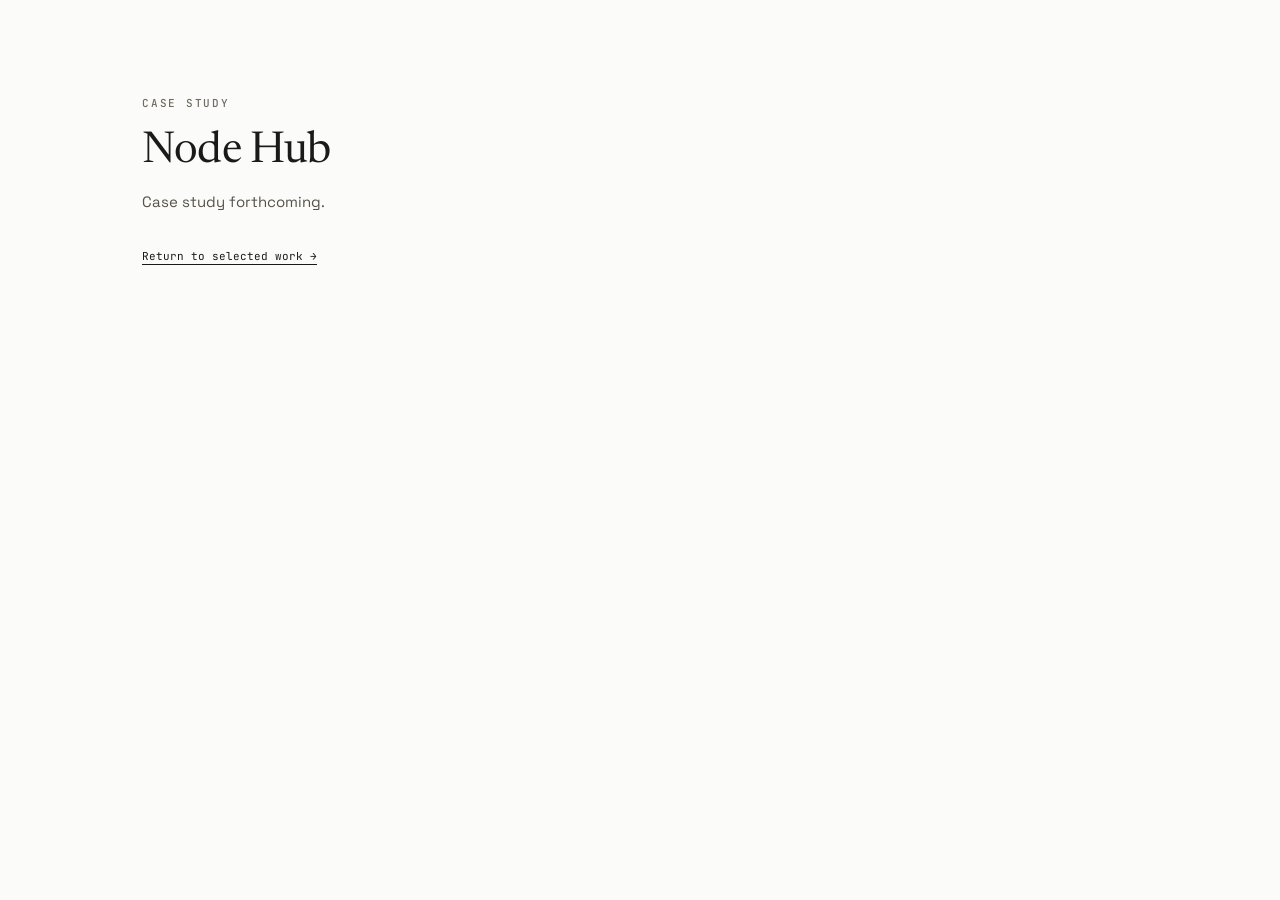
==== case-studies/node-hub/index.html @ 6440cfef "initial commit" ====
<!doctype html>
<html lang="en">
  <head>
    <meta charset="utf-8">
    <meta name="viewport" content="width=device-width, initial-scale=1">
    <meta name="robots" content="noindex">
    <title>Node Hub Case Study — Jonathan Dencker</title>
    <link rel="icon" type="image/svg+xml" href="../../assets/images/favicon.svg">
    <link rel="preconnect" href="https://fonts.googleapis.com">
    <link rel="preconnect" href="https://fonts.gstatic.com" crossorigin>
    <link href="https://fonts.googleapis.com/css2?family=Newsreader:ital,opsz,wght@0,6..72,400;0,6..72,500;1,6..72,400&amp;family=Space+Grotesk:wght@400;500;600;700&amp;family=JetBrains+Mono:wght@400;500&amp;display=swap" rel="stylesheet">
    <link rel="stylesheet" href="../../assets/css/styles.css">
  </head>
  <body>
    <main class="notfound">
      <div class="eyebrow">Case Study</div>
      <h1>Node Hub</h1>
      <p>Case study forthcoming.</p>
      <a class="section-link" href="../../#work">Return to selected work →</a>
    </main>
  </body>
</html>
---- assets/css/styles.css ----
/*
 * jdencker.github.io — portfolio styles
 *
 * Single stylesheet for the portfolio. Light mode only, by decision — the
 * tokens below make a future dark block cheap, but do not add one now.
 * Keep portfolio styles isolated from the independently deployed Node Hub
 * and résumé project sites.
 */

/* ===== Design tokens ===== */

:root {
  /* surfaces & text */
  --bg:          #fbfbf9;
  --surface:     #ffffff;
  --text:        #1a1a1a;
  --muted:       #55524a;
  --faint:       #6f6b62;

  /* lines */
  --line:        rgba(0, 0, 0, .10);   /* row dividers */
  --line-strong: rgba(0, 0, 0, .34);   /* section heading rules, badges */

  /* chips */
  --chip:        #f0eee7;
  --chip-text:   #5f5c54;

  /* header */
  --bar:         rgba(251, 251, 249, .86);

  /* buttons */
  --btn-text:    #1a1a1a;
  --btn-line:    rgba(0, 0, 0, .28);

  /* footer */
  --foot-bg:     #1a1a1a;
  --foot-text:   #f4f2ec;
  --foot-muted:  #b8b5ac;
  --foot-faint:  #8a877f;
  --foot-line:   rgba(255, 255, 255, .13);
}

/* ===== Base ===== */

* { box-sizing: border-box; }

html { scroll-behavior: smooth; }

@media (prefers-reduced-motion: reduce) {
  html { scroll-behavior: auto; }
}

body {
  margin: 0;
  background: var(--bg);
  color: var(--text);
  font-family: 'Space Grotesk', system-ui, sans-serif;
  -webkit-font-smoothing: antialiased;
}

a { color: inherit; }

a:focus-visible {
  outline: 2px solid currentColor;
  outline-offset: 3px;
}

::selection {
  background: var(--text);
  color: var(--bg);
}

/* ===== Header ===== */

.site-header {
  position: sticky;
  top: 0;
  z-index: 50;
  background: var(--bar);
  backdrop-filter: blur(10px);
  border-bottom: 1px solid var(--line);
}

.header-inner {
  max-width: 1060px;
  margin: 0 auto;
  padding: 0 32px;
  height: 64px;
  display: flex;
  align-items: center;
  justify-content: space-between;
  gap: 16px;
}

.brand {
  text-decoration: none;
  display: flex;
  align-items: baseline;
  gap: 10px;
  flex-shrink: 0;
  white-space: nowrap;
}

.brand-name {
  font-family: 'Newsreader', serif;
  font-size: 21px;
  font-weight: 500;
  letter-spacing: -.01em;
}

.tagline {
  font: 10.5px 'JetBrains Mono', monospace;
  color: var(--faint);
  letter-spacing: .04em;
}

.site-nav {
  display: flex;
  align-items: center;
  gap: 20px;
  flex-shrink: 0;
  white-space: nowrap;
}

.navlinks {
  text-decoration: none;
  font-size: 13px;
  color: var(--muted);
}

.navlinks:hover { color: var(--text); }

.btn-resume {
  text-decoration: none;
  font: 500 12px 'JetBrains Mono', monospace;
  border: 1px solid var(--btn-line);
  padding: 7px 13px;
  color: var(--btn-text);
  white-space: nowrap;
}

.btn-resume:hover {
  background: var(--text);
  color: var(--bg);
  border-color: var(--text);
}

/* ===== Main column ===== */

main {
  max-width: 1060px;
  margin: 0 auto;
  padding: 0 32px;
  scroll-margin-top: 80px;   /* brand link targets #top on <main> */
}

/* ===== Hero ===== */

.hero {
  padding: 52px 0 32px;
  border-bottom: 1px solid var(--line);   /* the one section divider that stays */
}

.eyebrow {
  font: 500 11px 'JetBrains Mono', monospace;
  letter-spacing: .16em;
  text-transform: uppercase;
  color: var(--faint);
  margin-bottom: 18px;
}

.hero-grid {
  display: grid;
  grid-template-columns: 1fr auto;
  gap: 56px;
  align-items: stretch;
}

.hero h1 {
  margin: 0;
  font-family: 'Newsreader', serif;
  font-weight: 400;
  font-size: 44px;
  line-height: 1.1;
  letter-spacing: -.018em;
}

.hero-sub {
  margin: 12px 0 0;
  max-width: 620px;
  font-size: 17px;
  line-height: 1.55;
  color: var(--muted);
  text-wrap: pretty;
}

.signal {
  margin-top: 14px;
  max-width: 660px;
  font: 12px/1.7 'JetBrains Mono', monospace;
  color: var(--faint);
}

.hero-contact {
  display: flex;
  flex-direction: column;
  align-items: flex-start;
  justify-content: flex-end;   /* bottoms out level with the signal strip */
  gap: 7px;
  font: 12px 'JetBrains Mono', monospace;
  padding: 0 0 2px;
}

.contact-link {
  text-decoration: none;
  display: flex;
  align-items: center;
  gap: 9px;
  color: var(--muted);
}

.contact-link:hover { color: var(--text); }

.contact-loc {
  display: flex;
  align-items: center;
  gap: 9px;
  color: var(--faint);
}

/* ===== Sections ===== */

.section {
  padding: 44px 0;
  scroll-margin-top: 80px;   /* clears the sticky header on anchor jumps */
}

.section-head {
  display: flex;
  align-items: baseline;
  justify-content: space-between;
  gap: 16px;
  border-bottom: 1px solid var(--line-strong);
  padding-bottom: 12px;
  margin-bottom: 24px;
}

#experience .section-head,
#education .section-head { margin-bottom: 12px; }

#repos .section-head { margin-bottom: 10px; }

.section-head h2 {
  margin: 0;
  font-size: 15px;
  font-weight: 600;
  letter-spacing: .02em;
}

.section-link {
  font: 11px 'JetBrains Mono', monospace;
  color: var(--text);
  text-decoration: none;
  border-bottom: 1px solid var(--text);
  padding-bottom: 1px;
  white-space: nowrap;
}

/* ===== Selected Work ===== */

.trio {
  display: grid;
  grid-template-columns: repeat(2, 1fr);
  gap: 26px;
}

.card {
  border: 1px solid var(--line);
  background: var(--surface);
  overflow: hidden;
  display: flex;
  flex-direction: column;
}

.card:hover { border-color: var(--line-strong); }

.card-inner {
  padding: 20px;
  display: flex;
  flex-direction: column;
  gap: 11px;
  flex: 1;
}

.card-title {
  display: flex;
  align-items: baseline;
  gap: 9px;
  flex-wrap: wrap;
}

.card-index {
  font: 11px 'JetBrains Mono', monospace;
  color: var(--faint);
}

.card-title h3 {
  margin: 0;
  font-size: 16.5px;
  font-weight: 600;
  line-height: 1.25;
}

.card-badge {
  align-self: center;
  font: 10px 'JetBrains Mono', monospace;
  letter-spacing: .1em;
  text-transform: uppercase;
  color: var(--faint);
  border: 1px solid var(--line-strong);
  padding: 2px 7px;
}

.card-body {
  margin: 0;
  font-size: 13px;
  line-height: 1.6;
  color: var(--muted);
  flex: 1;   /* equalizes card heights */
}

.card-body code {
  font-family: 'JetBrains Mono', monospace;
  font-size: 12.5px;
  background: var(--chip);
  padding: 1px 5px;
}

.tags {
  display: flex;
  gap: 7px;
  flex-wrap: wrap;
}

.chip {
  font: 10px 'JetBrains Mono', monospace;
  padding: 3px 8px;
  background: var(--chip);
  color: var(--chip-text);
}

.card-actions {
  display: grid;
  grid-template-columns: max-content minmax(0, 1fr);
  align-items: center;
  gap: 16px;
  margin-top: 5px;
}

.card-primary {
  padding: 6px 11px;
  background: transparent;
  color: var(--text);
  border: 1px solid var(--text);
  text-align: center;
  text-decoration: none;
  font: 500 11px 'JetBrains Mono', monospace;
  white-space: nowrap;
}

.card-primary:hover {
  background: var(--text);
  color: var(--bg);
  border-color: var(--text);
}

.card-secondary {
  display: flex;
  align-items: center;
  justify-content: flex-end;
  gap: 14px;
  flex-wrap: nowrap;
  min-width: 0;
}

.card-link {
  margin-top: 4px;
  text-decoration: none;
  font: 500 11px 'JetBrains Mono', monospace;
  color: var(--faint);
  border-bottom: 1px solid var(--btn-line);
  padding-bottom: 2px;
  align-self: flex-start;
}

.card-secondary .card-link { margin-top: 0; }

.card-link:hover {
  color: var(--text);
  border-color: var(--text);
}

/* ===== Approach ===== */

.approach-body {
  margin: 0;
  max-width: 760px;
  font-size: 15px;
  line-height: 1.72;
  color: var(--muted);
  text-wrap: pretty;
}

.pull-quote {
  margin: 28px 0 0;
  padding: 4px 0 4px 26px;
  border-left: 2px solid var(--text);
  max-width: 700px;
}

.pull-quote blockquote {
  margin: 0;
  font-family: 'Newsreader', serif;
  font-weight: 400;
  font-size: 25px;
  line-height: 1.35;
  letter-spacing: -.01em;
  color: var(--text);
  text-wrap: pretty;
}

.pull-quote figcaption {
  margin-top: 12px;
  font: 11.5px 'JetBrains Mono', monospace;
  color: var(--faint);
}

/* ===== Experience & Education rows ===== */

.rows {
  display: flex;
  flex-direction: column;
}

.row {
  display: grid;
  grid-template-columns: 140px 1fr auto;
  gap: 20px;
  padding: 18px 0;
  border-bottom: 1px solid var(--line);
  align-items: baseline;
}

.rows .row:last-child { border-bottom: 0; }

.row-dates {
  font: 11.5px 'JetBrains Mono', monospace;
  color: var(--faint);
}

.row-title {
  font-size: 16px;
  font-weight: 600;
}

.row-body {
  margin: 6px 0 0;
  font-size: 13px;
  line-height: 1.6;
  color: var(--muted);
  max-width: 560px;
}

.creds {
  display: flex;
  align-items: center;
  gap: 8px;
  flex-wrap: wrap;
  margin-top: 10px;
}

.creds-label {
  font: 10px 'JetBrains Mono', monospace;
  letter-spacing: .06em;
  text-transform: uppercase;
  color: var(--faint);
}

.org {
  font-size: 14.5px;
  color: var(--muted);
  text-align: right;
  max-width: 220px;
  line-height: 1.5;
}

/* Advisory & Consulting subsection */

.advisory { margin-top: 30px; }

.advisory h3 {
  margin: 0;
  padding-bottom: 12px;
  border-bottom: 1px solid var(--line-strong);
  font: 500 11px 'JetBrains Mono', monospace;
  letter-spacing: .12em;
  text-transform: uppercase;
  color: var(--faint);
}

.advisory .row { padding: 14px 0; }

.advisory .row-title { font-size: 15px; }

/* Education degree blocks */

.degree { margin-top: 10px; }

.degree + .degree { margin-top: 14px; }

.degree-name {
  font-size: 14px;
  font-weight: 600;
}

.degree-detail {
  margin-top: 4px;
  font-size: 13px;
  line-height: 1.55;
  color: var(--muted);
}

/* ===== Open Source ===== */

.repo-head {
  display: grid;
  grid-template-columns: 1fr 300px;
  gap: 20px;
  padding: 12px 0;
  border-bottom: 1px solid var(--line);
  font: 500 10px 'JetBrains Mono', monospace;
  letter-spacing: .12em;
  text-transform: uppercase;
  color: var(--faint);
}

.repo-row {
  display: grid;
  grid-template-columns: 1fr 300px;
  gap: 20px;
  padding: 16px 0;
  border-bottom: 1px solid var(--line);
  align-items: start;
}

.repo-row:last-child { border-bottom: 0; }

.repo-title-line {
  display: flex;
  align-items: baseline;
  gap: 9px;
  flex-wrap: wrap;
}

.repo-name {
  text-decoration: none;
  font-size: 15px;
  font-weight: 600;
  border-bottom: 1px solid var(--line-strong);
  padding-bottom: 1px;
}

.repo-name:hover { border-color: var(--text); }

.repo-badge {
  font: 9.5px 'JetBrains Mono', monospace;
  letter-spacing: .1em;
  text-transform: uppercase;
  color: var(--faint);
  border: 1px solid var(--line-strong);
  padding: 2px 6px;
  margin-left: 9px;
  white-space: nowrap;
}

.repo-title-line .repo-badge { margin-left: 0; }

.repo-homepage {
  margin-left: auto;
  font: 10px 'JetBrains Mono', monospace;
  color: var(--faint);
  text-decoration: none;
  border-bottom: 1px solid var(--btn-line);
}

.repo-homepage:hover {
  color: var(--text);
  border-color: var(--text);
}

.repo-desc {
  margin: 7px 0 0;
  font-size: 13px;
  line-height: 1.55;
  color: var(--muted);
  max-width: 520px;
}

.repo-tags {
  display: flex;
  gap: 7px;
  flex-wrap: wrap;
  padding-top: 2px;
}

/* ===== Contact footer ===== */

.site-footer {
  background: var(--foot-bg);
  color: var(--foot-text);
  scroll-margin-top: 80px;
  border-top: 1px solid var(--line);
}

.foot-inner {
  max-width: 1060px;
  margin: 0 auto;
  padding: 48px 32px 30px;
}

.foot-top {
  display: flex;
  align-items: flex-start;
  justify-content: space-between;
  gap: 40px;
  flex-wrap: wrap;
}

.foot-label {
  font: 500 11px 'JetBrains Mono', monospace;
  letter-spacing: .16em;
  text-transform: uppercase;
  color: var(--foot-faint);
  margin-bottom: 14px;
}

.foot-mail {
  display: inline-block;
  text-decoration: none;
  font: 500 13px 'JetBrains Mono', monospace;
  background: var(--foot-text);
  color: var(--foot-bg);
  padding: 11px 18px;
}

.foot-mail:hover { opacity: .88; }

.foot-links {
  display: flex;
  flex-direction: column;
  gap: 11px;
  font: 12.5px 'JetBrains Mono', monospace;
  color: var(--foot-muted);
}

.foot-links a {
  text-decoration: none;
  display: flex;
  align-items: center;
  gap: 10px;
}

.foot-links a:hover { color: var(--foot-text); }

.foot-loc {
  display: flex;
  align-items: center;
  gap: 10px;
  color: var(--foot-faint);
}

.foot-bottom {
  margin-top: 38px;
  padding-top: 18px;
  border-top: 1px solid var(--foot-line);
  display: flex;
  justify-content: space-between;
  font: 11px 'JetBrains Mono', monospace;
  color: var(--foot-faint);
  flex-wrap: wrap;
  gap: 10px;
}

/* ===== 404 page ===== */

.notfound { padding: 96px 32px 120px; }

.notfound h1 {
  margin: 0;
  font-family: 'Newsreader', serif;
  font-weight: 400;
  font-size: 44px;
  line-height: 1.1;
  letter-spacing: -.018em;
}

.notfound p {
  margin: 14px 0 30px;
  font-size: 15px;
  line-height: 1.6;
  color: var(--muted);
}

/* ===== Responsive ===== */

@media (max-width: 1120px) {
  .tagline { display: none; }
}

@media (max-width: 1000px) {
  .navsecondary { display: none; }
}

@media (max-width: 820px) {
  .trio { grid-template-columns: 1fr; }
  .repo-head { display: none; }
  .repo-row {
    grid-template-columns: 1fr;
    gap: 12px;
  }
  .row { grid-template-columns: 1fr; }
  .row .org { text-align: left; }
  .navlinks { display: none; }
}

@media (max-width: 760px) {
  .hero-grid {
    grid-template-columns: 1fr;
    gap: 26px;
  }
}

@media (max-width: 420px) {
  .card-actions { grid-template-columns: 1fr; }
  .card-primary { justify-self: start; }
  .card-secondary { justify-content: flex-start; }
}
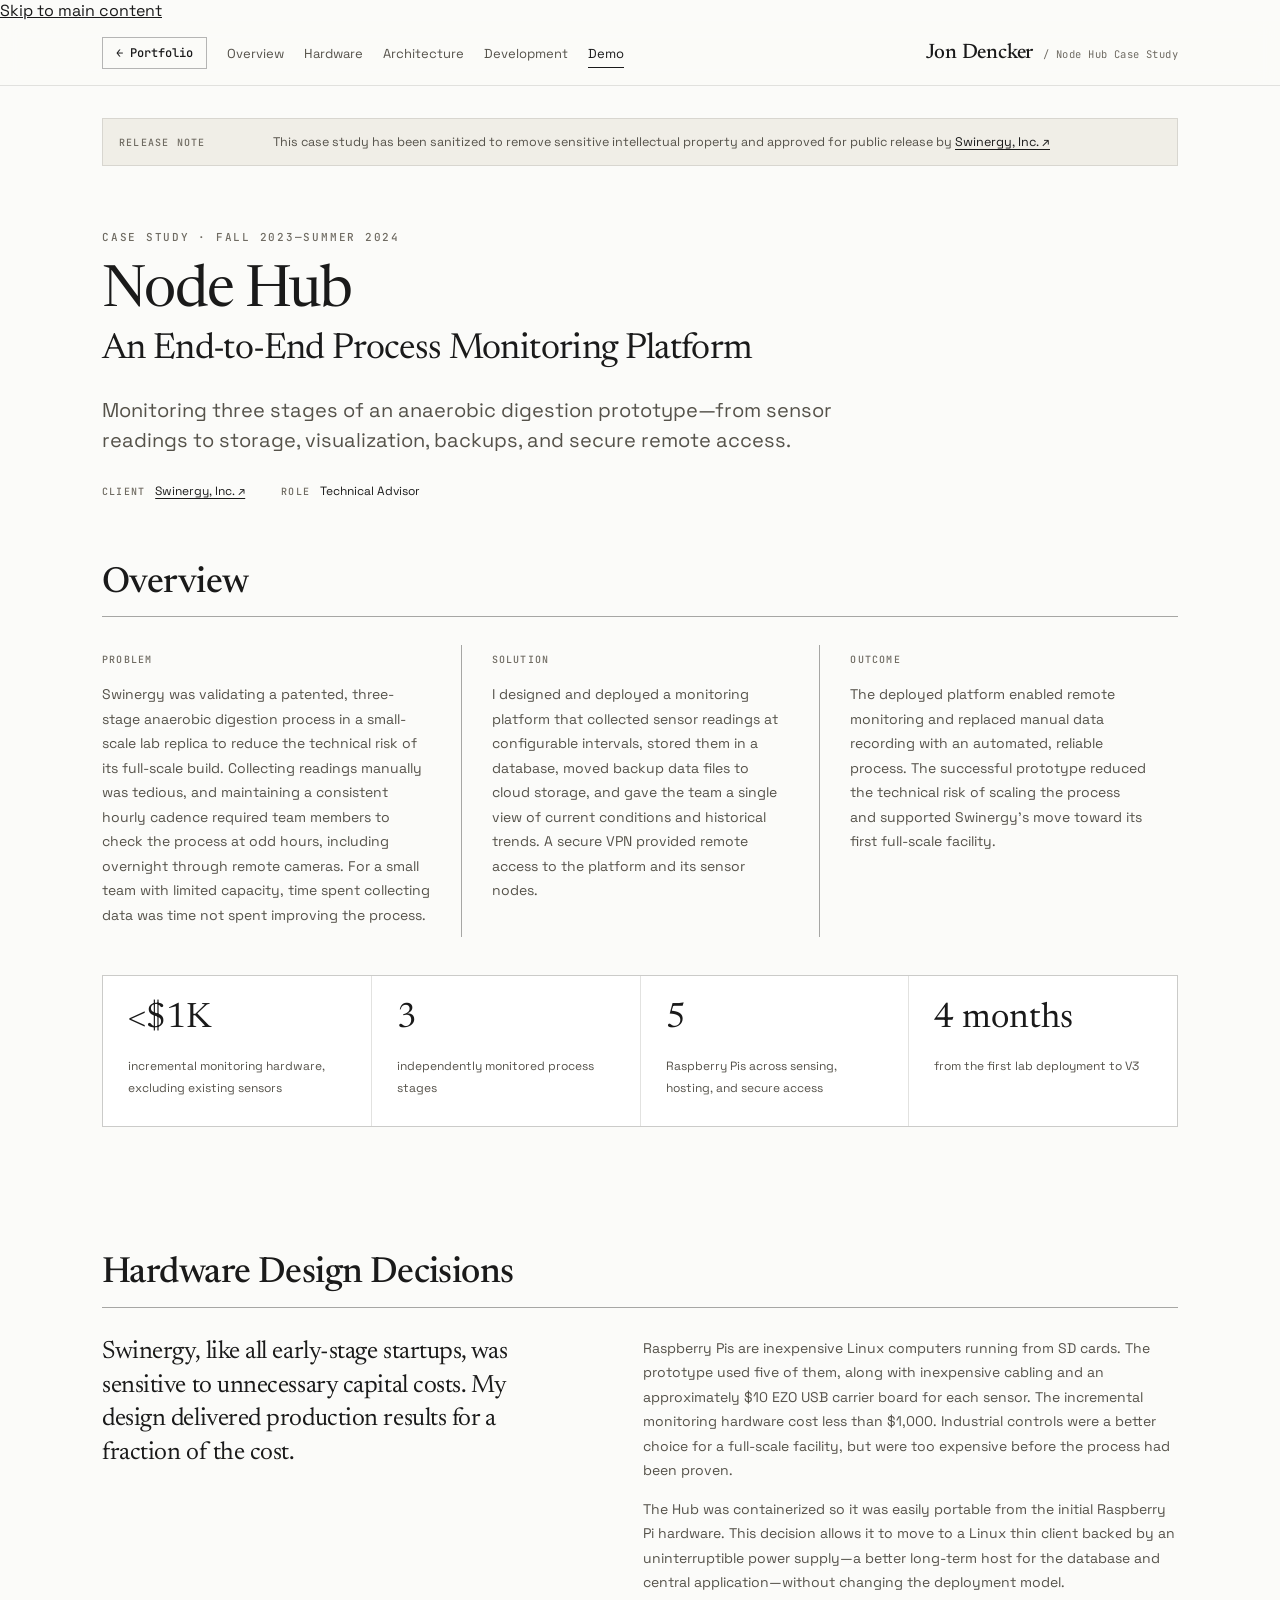
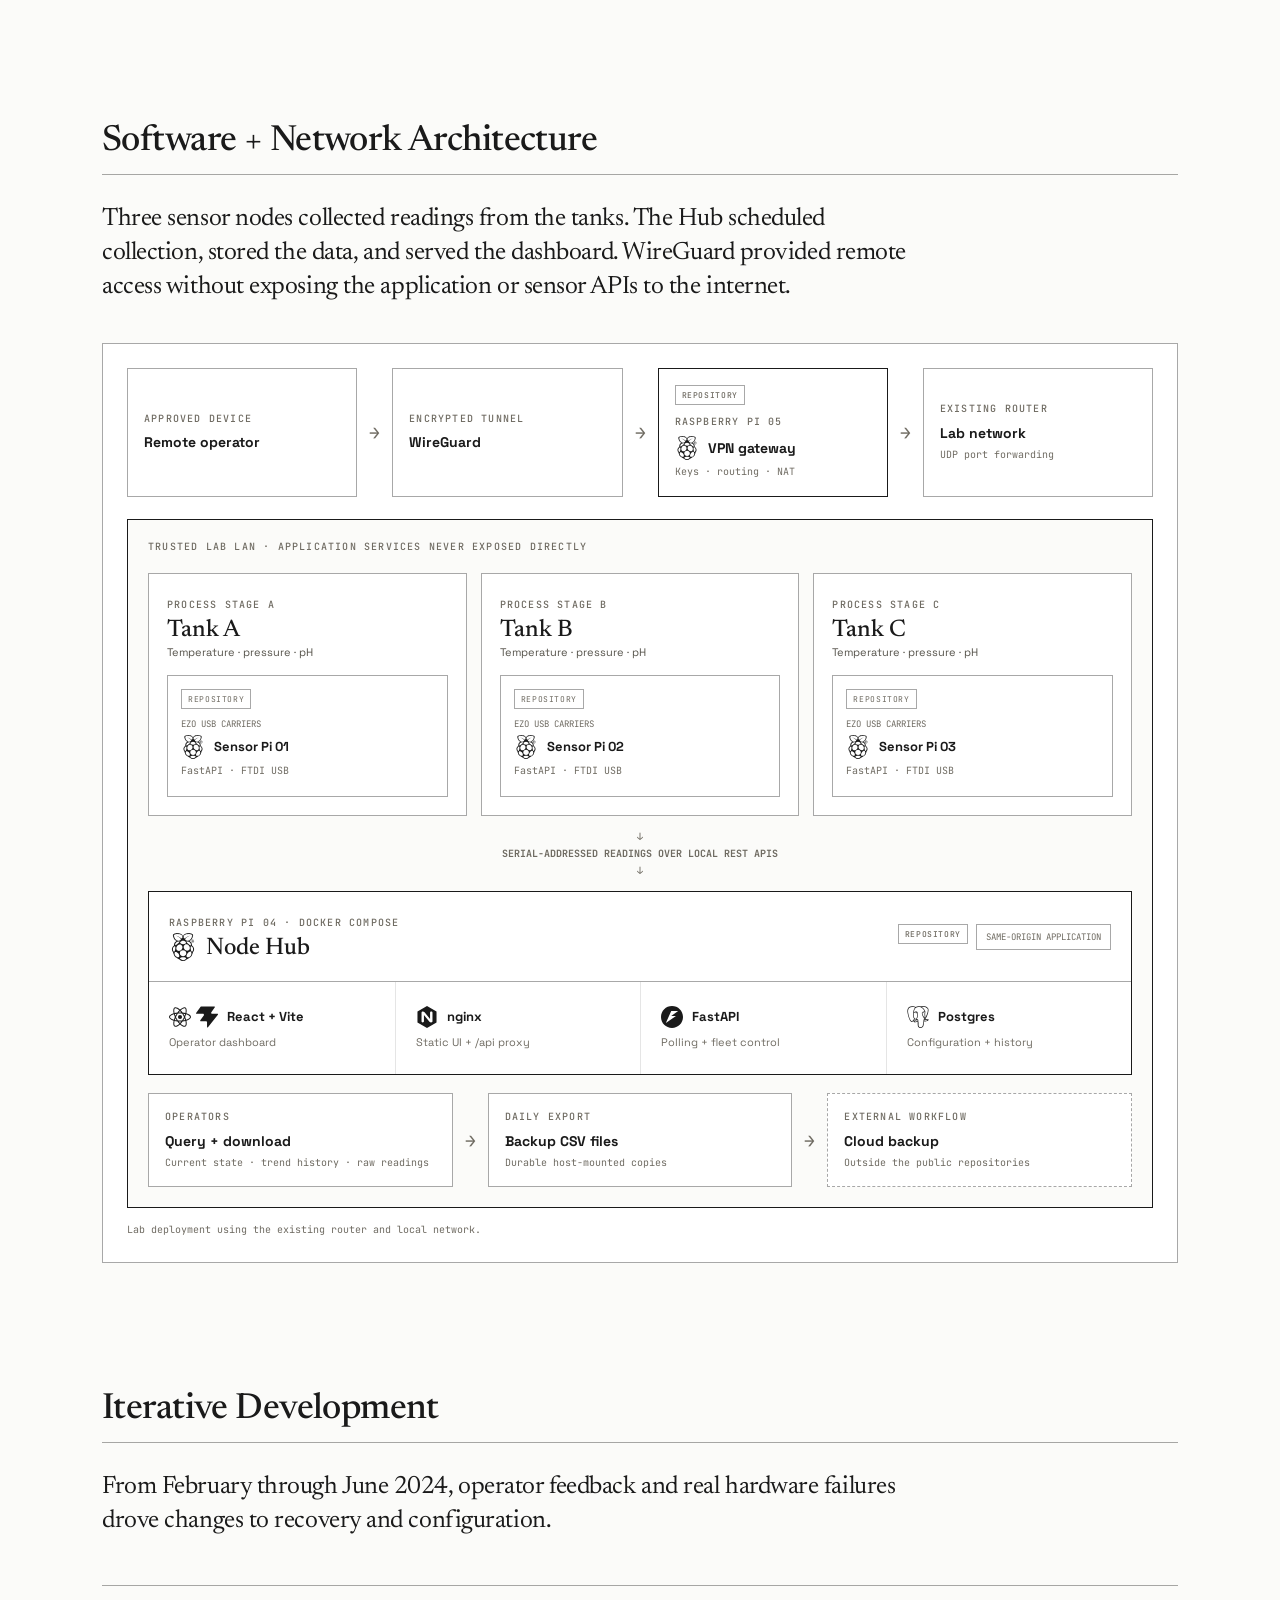
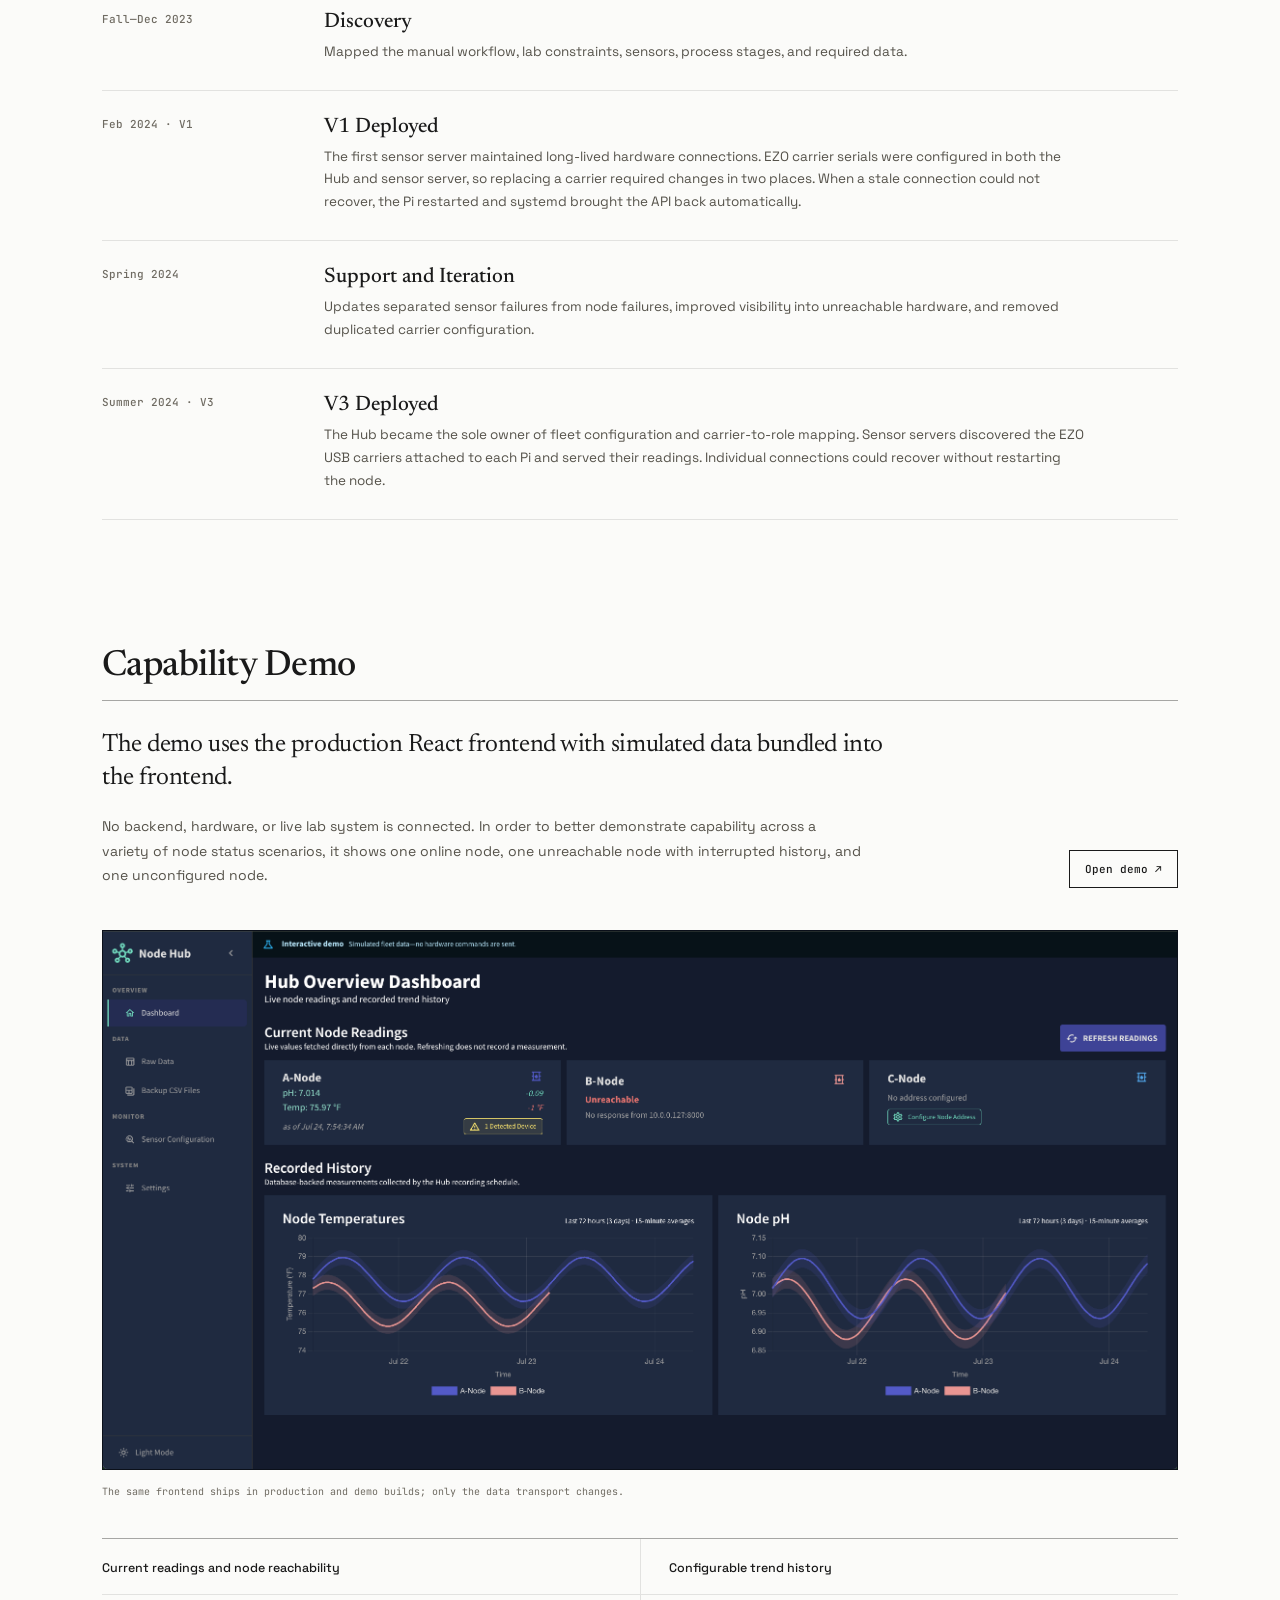
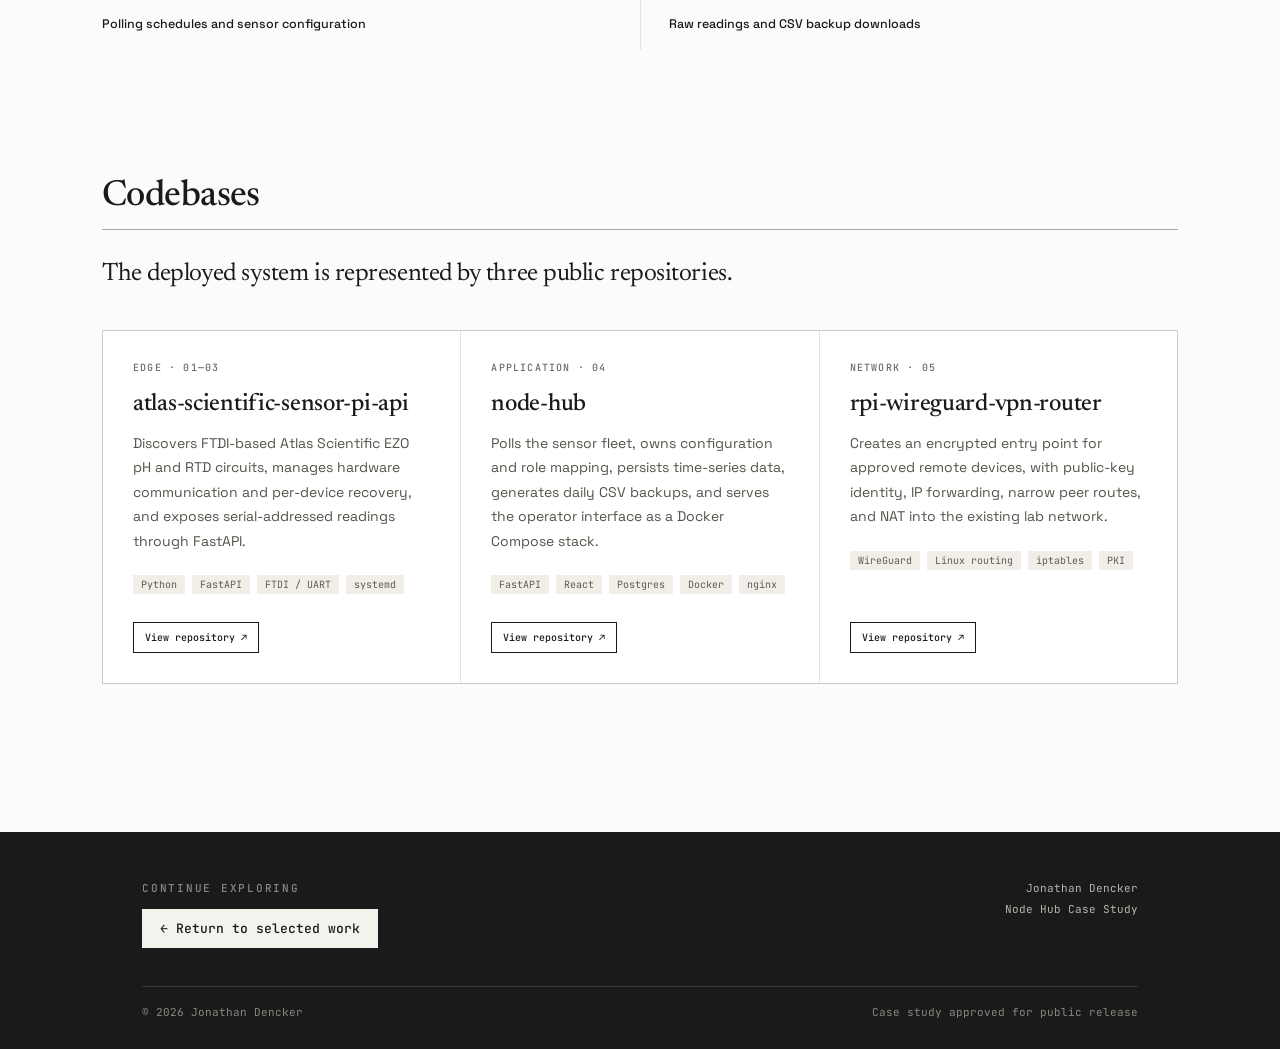
==== commit 81f7b8f1: "feat(case-study): publish Node Hub project case study" ====
--- a/case-studies/node-hub/index.html
+++ b/case-studies/node-hub/index.html
@@ -1,22 +1,427 @@
-<!doctype html>
+<!DOCTYPE html>
 <html lang="en">
   <head>
     <meta charset="utf-8">
     <meta name="viewport" content="width=device-width, initial-scale=1">
-    <meta name="robots" content="noindex">
-    <title>Node Hub Case Study — Jonathan Dencker</title>
+    <meta name="description" content="How Jonathan Dencker built an end-to-end Raspberry Pi lab monitoring platform spanning sensors, APIs, data architecture, dashboards, backups, and secure remote access.">
+    <link rel="canonical" href="https://jdencker.github.io/case-studies/node-hub/">
+    <meta property="og:title" content="Node Hub — An End-to-End Process Monitoring Platform">
+    <meta property="og:description" content="A case study in carrying physical sensor data through software, storage, visualization, and secure remote access.">
+    <meta property="og:type" content="article">
+    <meta property="og:url" content="https://jdencker.github.io/case-studies/node-hub/">
+    <meta property="og:image" content="https://jdencker.github.io/assets/images/node-hub-dashboard.png">
+    <title>Node Hub — An End-to-End Process Monitoring Platform — Jonathan Dencker</title>
     <link rel="icon" type="image/svg+xml" href="../../assets/images/favicon.svg">
     <link rel="preconnect" href="https://fonts.googleapis.com">
     <link rel="preconnect" href="https://fonts.gstatic.com" crossorigin>
     <link href="https://fonts.googleapis.com/css2?family=Newsreader:ital,opsz,wght@0,6..72,400;0,6..72,500;1,6..72,400&amp;family=Space+Grotesk:wght@400;500;600;700&amp;family=JetBrains+Mono:wght@400;500&amp;display=swap" rel="stylesheet">
     <link rel="stylesheet" href="../../assets/css/styles.css">
+    <link rel="stylesheet" href="../../assets/css/case-study.css">
   </head>
   <body>
-    <main class="notfound">
-      <div class="eyebrow">Case Study</div>
-      <h1>Node Hub</h1>
-      <p>Case study forthcoming.</p>
-      <a class="section-link" href="../../#work">Return to selected work →</a>
+    <a class="skip-link" href="#main-content">Skip to main content</a>
+    <header class="site-header case-site-header">
+      <div class="header-inner case-header-inner">
+        <a class="btn-resume case-back" href="../../#work">← Portfolio</a>
+        <nav class="site-nav case-header-nav" aria-label="Case study">
+          <a class="navlinks" href="#overview">Overview</a>
+          <a class="navlinks navsecondary" href="#hardware">Hardware</a>
+          <a class="navlinks navsecondary" href="#architecture">Architecture</a>
+          <a class="navlinks navsecondary" href="#evolution">Development</a>
+          <a class="navlinks" href="#preview">Demo</a>
+        </nav>
+        <a class="brand case-brand" href="#main-content">
+          <span class="brand-name">Jon Dencker</span>
+          <span class="tagline">/ Node Hub Case Study</span>
+        </a>
+      </div>
+    </header>
+
+    <main class="case-study" id="main-content" tabindex="-1">
+      <aside class="release-note" aria-label="Release approval">
+        <span>Release Note</span>
+        <p>This case study has been sanitized to remove sensitive intellectual property and approved for public release by <a href="https://www.swinergy.com/" target="_blank" rel="noopener noreferrer">Swinergy, Inc. ↗</a></p>
+      </aside>
+
+      <header class="case-hero">
+        <div class="eyebrow">Case Study · Fall 2023—Summer 2024</div>
+        <h1>
+          <span class="case-title-primary">Node Hub</span>
+          <span class="case-title-secondary">An End-to-End Process Monitoring Platform</span>
+        </h1>
+        <p class="case-deck">Monitoring three stages of an anaerobic digestion prototype—from sensor readings to storage, visualization, backups, and secure remote access.</p>
+
+        <dl class="case-meta-compact">
+          <div>
+            <dt>Client</dt>
+            <dd><a href="https://www.swinergy.com/" target="_blank" rel="noopener noreferrer">Swinergy, Inc. ↗</a></dd>
+          </div>
+          <div>
+            <dt>Role</dt>
+            <dd>Technical Advisor</dd>
+          </div>
+        </dl>
+      </header>
+
+      <section class="case-section" id="overview" aria-labelledby="overview-title">
+        <div class="case-section-heading">
+          <h2 id="overview-title">Overview</h2>
+        </div>
+
+        <div class="executive-grid">
+          <article>
+            <div class="case-kicker">Problem</div>
+            <p>Swinergy was validating a patented, three-stage anaerobic digestion process in a small-scale lab replica to reduce the technical risk of its full-scale build. Collecting readings manually was tedious, and maintaining a consistent hourly cadence required team members to check the process at odd hours, including overnight through remote cameras. For a small team with limited capacity, time spent collecting data was time not spent improving the process.</p>
+          </article>
+          <article>
+            <div class="case-kicker">Solution</div>
+            <p>I designed and deployed a monitoring platform that collected sensor readings at configurable intervals, stored them in a database, moved backup data files to cloud storage, and gave the team a single view of current conditions and historical trends. A secure VPN provided remote access to the platform and its sensor nodes.</p>
+          </article>
+          <article>
+            <div class="case-kicker">Outcome</div>
+            <p>The deployed platform enabled remote monitoring and replaced manual data recording with an automated, reliable process. The successful prototype reduced the technical risk of scaling the process and supported Swinergy’s move toward its first full-scale facility.</p>
+          </article>
+        </div>
+
+        <div class="metric-grid" role="group" aria-label="Project outcomes">
+          <div class="metric">
+            <strong>&lt;$1K</strong>
+            <span>incremental monitoring hardware, excluding existing sensors</span>
+          </div>
+          <div class="metric">
+            <strong>3</strong>
+            <span>independently monitored process stages</span>
+          </div>
+          <div class="metric">
+            <strong>5</strong>
+            <span>Raspberry Pis across sensing, hosting, and secure access</span>
+          </div>
+          <div class="metric">
+            <strong>4 months</strong>
+            <span>from the first lab deployment to V3</span>
+          </div>
+        </div>
+      </section>
+
+      <section class="case-section" id="hardware" aria-labelledby="constraint-title">
+        <div class="case-section-heading">
+          <h2 id="constraint-title">Hardware Design Decisions</h2>
+        </div>
+        <div class="case-copy-grid">
+          <div>
+            <p class="case-lead">Swinergy, like all early-stage startups, was sensitive to unnecessary capital costs. My design delivered production results for a fraction of the cost.</p>
+          </div>
+          <div class="case-prose">
+            <p>Raspberry Pis are inexpensive Linux computers running from SD cards. The prototype used five of them, along with inexpensive cabling and an approximately $10 EZO USB carrier board for each sensor. The incremental monitoring hardware cost less than $1,000. Industrial controls were a better choice for a full-scale facility, but were too expensive before the process had been proven.</p>
+            <p>The Hub was containerized so it was easily portable from the initial Raspberry Pi hardware. This decision allows it to move to a Linux thin client backed by an uninterruptible power supply—a better long-term host for the database and central application—without changing the deployment model.</p>
+          </div>
+        </div>
+      </section>
+
+      <section class="case-section" id="architecture" aria-labelledby="architecture-title">
+        <div class="case-section-heading">
+          <h2 id="architecture-title">Software + Network Architecture</h2>
+        </div>
+        <p class="case-lead architecture-intro">Three sensor nodes collected readings from the tanks. The Hub scheduled collection, stored the data, and served the dashboard. WireGuard provided remote access without exposing the application or sensor APIs to the internet.</p>
+
+        <figure class="system-map">
+          <div class="remote-path" role="group" aria-label="Remote access path">
+            <div class="architecture-node architecture-node-quiet">
+              <span class="architecture-label">Approved device</span>
+              <strong>Remote operator</strong>
+            </div>
+            <span class="architecture-arrow" aria-hidden="true">→</span>
+            <div class="architecture-node architecture-node-quiet">
+              <span class="architecture-label">Encrypted tunnel</span>
+              <strong>WireGuard</strong>
+            </div>
+            <span class="architecture-arrow" aria-hidden="true">→</span>
+            <div class="architecture-node architecture-node-accent repo-architecture-card" data-repo-card>
+              <span class="architecture-repo-tag">Repository</span>
+              <span class="architecture-label">Raspberry Pi 05</span>
+              <div class="architecture-title-row">
+                <img class="architecture-logo" src="../../assets/images/logo-raspberry-pi.svg" alt="" width="24" height="24">
+                <strong>VPN gateway</strong>
+              </div>
+              <small>Keys · routing · NAT</small>
+              <a class="architecture-card-select" href="https://github.com/jdencker/rpi-wireguard-vpn-router" target="_blank" rel="noopener noreferrer" aria-label="View the WireGuard VPN router repository"></a>
+              <span class="architecture-repo-link">Click to view codebase ↗</span>
+            </div>
+            <span class="architecture-arrow" aria-hidden="true">→</span>
+            <div class="architecture-node architecture-node-quiet">
+              <span class="architecture-label">Existing router</span>
+              <strong>Lab network</strong>
+              <small>UDP port forwarding</small>
+            </div>
+          </div>
+
+          <div class="lab-boundary">
+            <div class="boundary-label">Trusted lab LAN · application services never exposed directly</div>
+
+            <div class="tank-grid">
+              <article class="tank-node">
+                <span class="architecture-label">Process stage A</span>
+                <h3>Tank A</h3>
+                <p>Temperature · pressure · pH</p>
+                <div class="node-stack repo-architecture-card" data-repo-card>
+                  <span class="architecture-repo-tag">Repository</span>
+                  <span>EZO USB carriers</span>
+                  <div class="architecture-title-row">
+                    <img class="architecture-logo" src="../../assets/images/logo-raspberry-pi.svg" alt="" width="24" height="24">
+                    <strong>Sensor Pi 01</strong>
+                  </div>
+                  <small>FastAPI · FTDI USB</small>
+                  <a class="architecture-card-select" href="https://github.com/jdencker/atlas-scientific-sensor-pi-api" target="_blank" rel="noopener noreferrer" aria-label="View the sensor API repository for Sensor Pi 01"></a>
+                  <span class="architecture-repo-link">Click to view codebase ↗</span>
+                </div>
+              </article>
+              <article class="tank-node">
+                <span class="architecture-label">Process stage B</span>
+                <h3>Tank B</h3>
+                <p>Temperature · pressure · pH</p>
+                <div class="node-stack repo-architecture-card" data-repo-card>
+                  <span class="architecture-repo-tag">Repository</span>
+                  <span>EZO USB carriers</span>
+                  <div class="architecture-title-row">
+                    <img class="architecture-logo" src="../../assets/images/logo-raspberry-pi.svg" alt="" width="24" height="24">
+                    <strong>Sensor Pi 02</strong>
+                  </div>
+                  <small>FastAPI · FTDI USB</small>
+                  <a class="architecture-card-select" href="https://github.com/jdencker/atlas-scientific-sensor-pi-api" target="_blank" rel="noopener noreferrer" aria-label="View the sensor API repository for Sensor Pi 02"></a>
+                  <span class="architecture-repo-link">Click to view codebase ↗</span>
+                </div>
+              </article>
+              <article class="tank-node">
+                <span class="architecture-label">Process stage C</span>
+                <h3>Tank C</h3>
+                <p>Temperature · pressure · pH</p>
+                <div class="node-stack repo-architecture-card" data-repo-card>
+                  <span class="architecture-repo-tag">Repository</span>
+                  <span>EZO USB carriers</span>
+                  <div class="architecture-title-row">
+                    <img class="architecture-logo" src="../../assets/images/logo-raspberry-pi.svg" alt="" width="24" height="24">
+                    <strong>Sensor Pi 03</strong>
+                  </div>
+                  <small>FastAPI · FTDI USB</small>
+                  <a class="architecture-card-select" href="https://github.com/jdencker/atlas-scientific-sensor-pi-api" target="_blank" rel="noopener noreferrer" aria-label="View the sensor API repository for Sensor Pi 03"></a>
+                  <span class="architecture-repo-link">Click to view codebase ↗</span>
+                </div>
+              </article>
+            </div>
+
+            <div class="collection-line">
+              <span aria-hidden="true">↓</span>
+              <strong>Serial-addressed readings over local REST APIs</strong>
+              <span aria-hidden="true">↓</span>
+            </div>
+
+            <div class="hub-node repo-architecture-card" data-repo-card>
+              <div class="hub-heading">
+                <div>
+                  <span class="architecture-label">Raspberry Pi 04 · Docker Compose</span>
+                  <div class="architecture-title-row">
+                    <img class="architecture-logo" src="../../assets/images/logo-raspberry-pi.svg" alt="" width="28" height="28">
+                    <h3>Node Hub</h3>
+                  </div>
+                </div>
+                <div class="hub-tags">
+                  <span class="architecture-repo-tag">Repository</span>
+                  <span class="hub-boundary">Same-origin application</span>
+                </div>
+              </div>
+              <div class="hub-services">
+                <div>
+                  <div class="service-heading">
+                    <span class="service-logo-pair">
+                      <img class="service-logo" src="../../assets/images/logo-react.svg" alt="" width="22" height="22">
+                      <img class="service-logo" src="../../assets/images/logo-vite.svg" alt="" width="22" height="22">
+                    </span>
+                    <strong>React + Vite</strong>
+                  </div>
+                  <span class="service-description">Operator dashboard</span>
+                </div>
+                <div>
+                  <div class="service-heading">
+                    <img class="service-logo" src="../../assets/images/logo-nginx.svg" alt="" width="22" height="22">
+                    <strong>nginx</strong>
+                  </div>
+                  <span class="service-description">Static UI + /api proxy</span>
+                </div>
+                <div>
+                  <div class="service-heading">
+                    <img class="service-logo" src="../../assets/images/logo-fastapi.svg" alt="" width="22" height="22">
+                    <strong>FastAPI</strong>
+                  </div>
+                  <span class="service-description">Polling + fleet control</span>
+                </div>
+                <div>
+                  <div class="service-heading">
+                    <img class="service-logo" src="../../assets/images/logo-postgresql.svg" alt="" width="22" height="22">
+                    <strong>Postgres</strong>
+                  </div>
+                  <span class="service-description">Configuration + history</span>
+                </div>
+              </div>
+              <a class="architecture-card-select" href="https://github.com/jdencker/node-hub" target="_blank" rel="noopener noreferrer" aria-label="View the Node Hub repository"></a>
+              <span class="architecture-repo-link hub-repo-link">Click to view codebase ↗</span>
+            </div>
+
+            <div class="data-egress">
+              <div class="architecture-node architecture-node-quiet">
+                <span class="architecture-label">Operators</span>
+                <strong>Query + download</strong>
+                <small>Current state · trend history · raw readings</small>
+              </div>
+              <span class="architecture-arrow" aria-hidden="true">→</span>
+              <div class="architecture-node architecture-node-quiet">
+                <span class="architecture-label">Daily export</span>
+                <strong>Backup CSV files</strong>
+                <small>Durable host-mounted copies</small>
+              </div>
+              <span class="architecture-arrow" aria-hidden="true">→</span>
+              <div class="architecture-node architecture-node-external">
+                <span class="architecture-label">External workflow</span>
+                <strong>Cloud backup</strong>
+                <small>Outside the public repositories</small>
+              </div>
+            </div>
+          </div>
+
+          <figcaption>Lab deployment using the existing router and local network.</figcaption>
+        </figure>
+      </section>
+
+      <section class="case-section" id="evolution" aria-labelledby="evolution-title">
+        <div class="case-section-heading">
+          <h2 id="evolution-title">Iterative Development</h2>
+        </div>
+        <p class="case-lead evolution-intro">From February through June 2024, operator feedback and real hardware failures drove changes to recovery and configuration.</p>
+
+        <ol class="timeline">
+          <li>
+            <div class="timeline-date">Fall—Dec 2023</div>
+            <div>
+              <h3>Discovery</h3>
+              <p>Mapped the manual workflow, lab constraints, sensors, process stages, and required data.</p>
+            </div>
+          </li>
+          <li>
+            <div class="timeline-date">Feb 2024 · V1</div>
+            <div>
+              <h3>V1 Deployed</h3>
+              <p>The first sensor server maintained long-lived hardware connections. EZO carrier serials were configured in both the Hub and sensor server, so replacing a carrier required changes in two places. When a stale connection could not recover, the Pi restarted and systemd brought the API back automatically.</p>
+            </div>
+          </li>
+          <li>
+            <div class="timeline-date">Spring 2024</div>
+            <div>
+              <h3>Support and Iteration</h3>
+              <p>Updates separated sensor failures from node failures, improved visibility into unreachable hardware, and removed duplicated carrier configuration.</p>
+            </div>
+          </li>
+          <li>
+            <div class="timeline-date">Summer 2024 · V3</div>
+            <div>
+              <h3>V3 Deployed</h3>
+              <p>The Hub became the sole owner of fleet configuration and carrier-to-role mapping. Sensor servers discovered the EZO USB carriers attached to each Pi and served their readings. Individual connections could recover without restarting the node.</p>
+            </div>
+          </li>
+        </ol>
+      </section>
+
+      <section class="case-section" id="preview" aria-labelledby="preview-title">
+        <div class="case-section-heading">
+          <h2 id="preview-title">Capability Demo</h2>
+        </div>
+        <div class="preview-heading">
+          <div>
+            <p class="case-lead">The demo uses the production React frontend with simulated data bundled into the frontend.</p>
+            <p class="preview-note">No backend, hardware, or live lab system is connected. In order to better demonstrate capability across a variety of node status scenarios, it shows one online node, one unreachable node with interrupted history, and one unconfigured node.</p>
+          </div>
+          <a class="case-button" href="https://jdencker.github.io/node-hub/" target="_blank" rel="noopener noreferrer">Open demo ↗</a>
+        </div>
+
+        <figure class="product-shot">
+          <img src="../../assets/images/node-hub-dashboard.png" alt="Node Hub dashboard showing current pH and temperature readings, an unreachable node, an unconfigured node, and recent trend charts" width="2223" height="1115" loading="lazy">
+          <figcaption>The same frontend ships in production and demo builds; only the data transport changes.</figcaption>
+        </figure>
+
+        <div class="capability-list">
+          <div><strong>Current readings and node reachability</strong></div>
+          <div><strong>Configurable trend history</strong></div>
+          <div><strong>Polling schedules and sensor configuration</strong></div>
+          <div><strong>Raw readings and CSV backup downloads</strong></div>
+        </div>
+      </section>
+
+      <section class="case-section" id="code" aria-labelledby="code-title">
+        <div class="case-section-heading">
+          <h2 id="code-title">Codebases</h2>
+        </div>
+        <p class="case-lead code-intro">The deployed system is represented by three public repositories.</p>
+
+        <div class="code-grid">
+          <article>
+            <div class="code-index">Edge · 01—03</div>
+            <h3>atlas-scientific-sensor-pi-api</h3>
+            <p>Discovers FTDI-based Atlas Scientific EZO pH and RTD circuits, manages hardware communication and per-device recovery, and exposes serial-addressed readings through FastAPI.</p>
+            <div class="tags">
+              <span class="chip">Python</span>
+              <span class="chip">FastAPI</span>
+              <span class="chip">FTDI / UART</span>
+              <span class="chip">systemd</span>
+            </div>
+            <a class="case-button repo-button" href="https://github.com/jdencker/atlas-scientific-sensor-pi-api" target="_blank" rel="noopener noreferrer">View repository ↗</a>
+          </article>
+          <article>
+            <div class="code-index">Application · 04</div>
+            <h3>node-hub</h3>
+            <p>Polls the sensor fleet, owns configuration and role mapping, persists time-series data, generates daily CSV backups, and serves the operator interface as a Docker Compose stack.</p>
+            <div class="tags">
+              <span class="chip">FastAPI</span>
+              <span class="chip">React</span>
+              <span class="chip">Postgres</span>
+              <span class="chip">Docker</span>
+              <span class="chip">nginx</span>
+            </div>
+            <a class="case-button repo-button" href="https://github.com/jdencker/node-hub" target="_blank" rel="noopener noreferrer">View repository ↗</a>
+          </article>
+          <article>
+            <div class="code-index">Network · 05</div>
+            <h3>rpi-wireguard-vpn-router</h3>
+            <p>Creates an encrypted entry point for approved remote devices, with public-key identity, IP forwarding, narrow peer routes, and NAT into the existing lab network.</p>
+            <div class="tags">
+              <span class="chip">WireGuard</span>
+              <span class="chip">Linux routing</span>
+              <span class="chip">iptables</span>
+              <span class="chip">PKI</span>
+            </div>
+            <a class="case-button repo-button" href="https://github.com/jdencker/rpi-wireguard-vpn-router" target="_blank" rel="noopener noreferrer">View repository ↗</a>
+          </article>
+        </div>
+      </section>
+
     </main>
+
+    <footer class="site-footer">
+      <div class="foot-inner">
+        <div class="foot-top">
+          <div>
+            <div class="foot-label">Continue exploring</div>
+            <a class="foot-mail" href="../../#work">← Return to selected work</a>
+          </div>
+          <div class="case-footer-meta">
+            <span>Jonathan Dencker</span>
+            <span>Node Hub Case Study</span>
+          </div>
+        </div>
+        <div class="foot-bottom">
+          <span>© 2026 Jonathan Dencker</span>
+          <span>Case study approved for public release</span>
+        </div>
+      </div>
+    </footer>
+
+    <script type="module" src="../../assets/js/scrollspy.js"></script>
   </body>
 </html>
--- a/assets/css/styles.css
+++ b/assets/css/styles.css
@@ -1,10 +1,8 @@
 /*
  * jdencker.github.io — portfolio styles
  *
- * Single stylesheet for the portfolio. Light mode only, by decision — the
- * tokens below make a future dark block cheap, but do not add one now.
- * Keep portfolio styles isolated from the independently deployed Node Hub
- * and résumé project sites.
+ * Single stylesheet for the portfolio. Light mode only.
+ * Keep portfolio styles isolated from the independently deployed case studies
  */
 
 /* ===== Design tokens ===== */
@@ -48,6 +46,7 @@
 
 @media (prefers-reduced-motion: reduce) {
   html { scroll-behavior: auto; }
+  .navlinks::after {transition: none;}
 }
 
 body {
@@ -123,12 +122,34 @@
 }
 
 .navlinks {
-  text-decoration: none;
+  position: relative;
+  color: var(--muted);
   font-size: 13px;
-  color: var(--muted);
-}
-
-.navlinks:hover { color: var(--text); }
+  text-decoration: none;
+  transition: color 150ms ease;
+}
+
+.navlinks::after {
+  position: absolute;
+  right: 0;
+  bottom: -6px;
+  left: 0;
+  height: 1px;
+  background: var(--text);
+  content: "";
+  transform: scaleX(0);
+  transform-origin: left;
+  transition: transform 150ms ease;
+}
+
+.navlinks:hover,
+.navlinks.is-active {
+  color: var(--text);
+}
+
+.navlinks.is-active::after {
+  transform: scaleX(1);
+}
 
 .btn-resume {
   text-decoration: none;
--- a/assets/css/case-study.css
+++ b/assets/css/case-study.css
@@ -0,0 +1,754 @@
+/* Node Hub case-study layouts. Shared tokens, typography, navigation, buttons,
+ * chips, footer, and accessibility behavior are inherited from styles.css. */
+
+.case-study {
+  max-width: 1140px;
+  padding-bottom: 84px;
+}
+
+.case-header-inner {
+  max-width: 1140px;
+  justify-content: flex-start;
+}
+
+.case-header-nav { margin-left: 4px; }
+
+.case-brand {
+  margin-left: auto;
+}
+
+.case-brand .tagline { display: inline; }
+
+.release-note {
+  display: grid;
+  grid-template-columns: 130px minmax(0, 1fr);
+  gap: 24px;
+  align-items: baseline;
+  margin-top: 32px;
+  padding: 13px 16px;
+  border: 1px solid var(--line);
+  background: var(--chip);
+}
+
+.release-note span,
+.case-kicker,
+.architecture-label,
+.boundary-label,
+.code-index {
+  font: 500 10px 'JetBrains Mono', monospace;
+  letter-spacing: .12em;
+  text-transform: uppercase;
+}
+
+.release-note span { color: var(--faint); }
+
+.release-note p {
+  margin: 0;
+  color: var(--muted);
+  font-size: 12.5px;
+  line-height: 1.6;
+}
+
+.release-note a {
+  color: var(--text);
+  text-underline-offset: 3px;
+}
+
+.case-hero {
+  padding: 64px 0 28px;
+}
+
+.case-hero h1 {
+  max-width: 860px;
+  margin: 0;
+  font: 400 clamp(38px, 4.8vw, 58px)/1.04 'Newsreader', serif;
+  letter-spacing: -.028em;
+  text-wrap: balance;
+}
+
+.case-title-primary,
+.case-title-secondary {
+  display: block;
+}
+
+.case-title-secondary {
+  max-width: 760px;
+  margin-top: 8px;
+  font-size: .62em;
+  line-height: 1.12;
+  letter-spacing: -.018em;
+}
+
+.case-deck {
+  max-width: 820px;
+  margin: 24px 0 0;
+  color: var(--muted);
+  font-size: clamp(17px, 1.9vw, 20px);
+  line-height: 1.5;
+  text-wrap: pretty;
+}
+
+.case-meta-compact {
+  display: flex;
+  gap: 36px;
+  margin: 28px 0 0;
+}
+
+.case-meta-compact div {
+  display: grid;
+  grid-template-columns: auto auto;
+  gap: 10px;
+  align-items: baseline;
+}
+
+.case-meta-compact dt {
+  color: var(--faint);
+  font: 500 10px 'JetBrains Mono', monospace;
+  letter-spacing: .12em;
+  text-transform: uppercase;
+}
+
+.case-meta-compact dd {
+  margin: 0;
+  font-size: 12px;
+}
+
+.case-meta-compact a {
+  text-underline-offset: 3px;
+}
+
+.case-section {
+  padding: 64px 0;
+  scroll-margin-top: 80px;
+}
+
+#overview { padding-top: 38px; }
+
+.case-section-heading {
+  margin-bottom: 28px;
+  padding-bottom: 12px;
+  border-bottom: 1px solid var(--line-strong);
+}
+
+.case-section-heading h2 {
+  margin: 0;
+  font: 500 clamp(29px, 3.2vw, 36px)/1.1 'Newsreader', serif;
+  letter-spacing: -.016em;
+}
+
+.executive-grid {
+  display: grid;
+  grid-template-columns: repeat(3, minmax(0, 1fr));
+}
+
+.executive-grid article {
+  padding: 8px 30px 10px 0;
+}
+
+.executive-grid article + article {
+  padding-left: 30px;
+  border-left: 1px solid var(--line-strong);
+}
+
+.case-kicker,
+.code-index {
+  color: var(--faint);
+}
+
+.executive-grid .case-kicker { margin-bottom: 16px; }
+
+.code-grid h3 {
+  margin: 16px 0 12px;
+  font-family: 'Newsreader', serif;
+  font-size: 24px;
+  font-weight: 500;
+  line-height: 1.2;
+  letter-spacing: -.012em;
+}
+
+.executive-grid p,
+.code-grid p,
+.case-prose p,
+.preview-note {
+  color: var(--muted);
+  font-size: 14px;
+  line-height: 1.75;
+}
+
+.executive-grid p,
+.code-grid p { margin: 0; }
+
+.metric-grid {
+  display: grid;
+  grid-template-columns: repeat(4, minmax(0, 1fr));
+  gap: 1px;
+  margin-top: 38px;
+  background: var(--line);
+  border: 1px solid var(--line);
+}
+
+.metric {
+  min-height: 150px;
+  padding: 25px;
+  background: var(--surface);
+}
+
+.metric strong {
+  display: block;
+  margin-bottom: 18px;
+  font: 400 35px/1 'Newsreader', serif;
+}
+
+.metric span {
+  color: var(--muted);
+  font-size: 12px;
+  line-height: 1.55;
+}
+
+.case-copy-grid {
+  display: grid;
+  grid-template-columns: minmax(0, .9fr) minmax(0, 1.1fr);
+  gap: clamp(48px, 8vw, 110px);
+  align-items: start;
+}
+
+.case-lead {
+  margin: 0;
+  font: 400 clamp(20px, 2.2vw, 25px)/1.35 'Newsreader', serif;
+  letter-spacing: -.018em;
+  text-wrap: pretty;
+}
+
+.case-prose p:first-child { margin-top: 0; }
+.case-prose p:last-child { margin-bottom: 0; }
+
+.architecture-intro,
+.code-intro {
+  max-width: 820px;
+  margin-bottom: 38px;
+}
+
+.system-map {
+  margin: 0;
+  padding: 24px;
+  border: 1px solid var(--line-strong);
+  background: var(--surface);
+}
+
+.remote-path,
+.data-egress {
+  display: flex;
+  align-items: stretch;
+  justify-content: center;
+  gap: 12px;
+}
+
+.architecture-node {
+  display: flex;
+  min-width: 0;
+  flex: 1;
+  flex-direction: column;
+  justify-content: center;
+  padding: 16px;
+  border: 1px solid var(--line-strong);
+  background: var(--surface);
+}
+
+.architecture-node-accent {
+  border-color: var(--text);
+  background: var(--surface);
+}
+
+.architecture-node-external {
+  border-style: dashed;
+}
+
+.architecture-label {
+  margin-bottom: 8px;
+  color: var(--faint);
+  line-height: 1.35;
+}
+
+.architecture-node strong {
+  font-size: 14px;
+  line-height: 1.35;
+}
+
+.architecture-node small,
+.node-stack small {
+  margin-top: 5px;
+  color: var(--faint);
+  font: 10px/1.45 'JetBrains Mono', monospace;
+}
+
+.architecture-arrow {
+  align-self: center;
+  color: var(--faint);
+  font: 18px 'JetBrains Mono', monospace;
+}
+
+.lab-boundary {
+  margin-top: 22px;
+  padding: 20px;
+  border: 1px solid var(--text);
+  background: rgba(251, 251, 249, .94);
+}
+
+.boundary-label {
+  margin-bottom: 20px;
+  color: var(--faint);
+}
+
+.tank-grid {
+  display: grid;
+  grid-template-columns: repeat(3, minmax(0, 1fr));
+  gap: 14px;
+}
+
+.tank-node {
+  padding: 18px;
+  border: 1px solid var(--line-strong);
+  background: var(--surface);
+}
+
+.tank-node h3,
+.hub-heading h3 {
+  margin: 5px 0 3px;
+  font: 500 24px 'Newsreader', serif;
+}
+
+.tank-node > p {
+  margin: 0 0 16px;
+  color: var(--muted);
+  font-size: 11px;
+}
+
+.node-stack {
+  display: flex;
+  flex-direction: column;
+  padding: 13px;
+  border: 1px solid var(--line-strong);
+  background: var(--surface);
+}
+
+.node-stack span {
+  margin-bottom: 5px;
+  color: var(--faint);
+  font: 9px 'JetBrains Mono', monospace;
+  text-transform: uppercase;
+}
+
+.node-stack strong { font-size: 13px; }
+
+.collection-line {
+  display: flex;
+  flex-direction: column;
+  align-items: center;
+  gap: 4px;
+  padding: 14px 0;
+  color: var(--faint);
+  font: 10px 'JetBrains Mono', monospace;
+  text-transform: uppercase;
+}
+
+.hub-node {
+  border: 1px solid var(--text);
+  background: var(--surface);
+}
+
+.hub-heading {
+  display: flex;
+  align-items: center;
+  justify-content: space-between;
+  gap: 24px;
+  padding: 18px 20px;
+  border-bottom: 1px solid var(--line-strong);
+}
+
+.hub-tags {
+  display: flex;
+  align-items: center;
+  gap: 8px;
+}
+
+.hub-tags .architecture-repo-tag { margin-bottom: 0; }
+
+.hub-boundary {
+  padding: 6px 9px;
+  border: 1px solid var(--line-strong);
+  color: var(--faint);
+  font: 9px 'JetBrains Mono', monospace;
+  text-transform: uppercase;
+}
+
+.hub-services {
+  display: grid;
+  grid-template-columns: repeat(4, minmax(0, 1fr));
+}
+
+.hub-services > div {
+  display: flex;
+  min-height: 92px;
+  flex-direction: column;
+  justify-content: center;
+  padding: 16px 20px;
+}
+
+.hub-services > div + div { border-left: 1px solid var(--line); }
+
+.hub-services strong {
+  font-size: 13px;
+}
+
+.service-description {
+  margin-top: 7px;
+  color: var(--faint);
+  font-size: 11px;
+  line-height: 1.45;
+}
+
+.architecture-title-row,
+.service-heading,
+.service-logo-pair {
+  display: flex;
+  align-items: center;
+}
+
+.architecture-title-row,
+.service-heading { gap: 9px; }
+
+.service-logo-pair { gap: 5px; }
+
+.architecture-logo,
+.service-logo {
+  display: block;
+  flex: 0 0 auto;
+}
+
+.repo-architecture-card {
+  position: relative;
+  transition: background-color 140ms ease, color 140ms ease, border-color 140ms ease;
+}
+
+.repo-architecture-card:hover { border-color: var(--text); }
+
+.architecture-repo-tag {
+  display: inline-flex;
+  align-self: flex-start;
+  margin-bottom: 10px;
+  padding: 4px 6px;
+  border: 1px solid var(--line-strong);
+  color: var(--faint);
+  font: 500 8px 'JetBrains Mono', monospace;
+  letter-spacing: .08em;
+  text-transform: uppercase;
+}
+
+.node-stack .architecture-repo-tag {
+  margin-bottom: 9px;
+  color: var(--faint);
+  font-size: 8px;
+}
+
+.architecture-card-select {
+  position: absolute;
+  z-index: 1;
+  inset: 0;
+  border: 0;
+  background: transparent;
+  cursor: pointer;
+}
+
+.architecture-card-select:focus-visible {
+  outline: 2px solid var(--text);
+  outline-offset: 3px;
+}
+
+.architecture-repo-link {
+  position: relative;
+  z-index: 2;
+  display: block;
+  max-height: 0;
+  overflow: hidden;
+  color: var(--bg);
+  font: 500 9px 'JetBrains Mono', monospace;
+  opacity: 0;
+  pointer-events: none;
+  text-decoration: none;
+  text-transform: uppercase;
+  transition: max-height 140ms ease, margin-top 140ms ease, opacity 140ms ease;
+}
+
+.hub-repo-link { margin-right: 20px; margin-left: 20px; }
+
+.repo-architecture-card:is(:hover, :focus-within) {
+  border-color: var(--text);
+  background: var(--text);
+  color: var(--bg);
+}
+
+.repo-architecture-card:is(:hover, :focus-within) .architecture-label,
+.repo-architecture-card:is(:hover, :focus-within) small,
+.repo-architecture-card:is(:hover, :focus-within) .service-description,
+.repo-architecture-card:is(:hover, :focus-within) .architecture-repo-tag,
+.repo-architecture-card:is(:hover, :focus-within) .hub-boundary,
+.repo-architecture-card.node-stack:is(:hover, :focus-within) > span {
+  color: var(--foot-muted);
+}
+
+.repo-architecture-card:is(:hover, :focus-within) .architecture-repo-tag,
+.repo-architecture-card:is(:hover, :focus-within) .hub-boundary {
+  border-color: var(--foot-muted);
+}
+
+.repo-architecture-card:is(:hover, :focus-within) .architecture-logo,
+.repo-architecture-card:is(:hover, :focus-within) .service-logo {
+  filter: invert(1);
+}
+
+.repo-architecture-card:is(:hover, :focus-within) .hub-services > div + div,
+.repo-architecture-card:is(:hover, :focus-within) .hub-heading {
+  border-color: var(--foot-line);
+}
+
+.repo-architecture-card:is(:hover, :focus-within) .architecture-card-select:focus-visible {
+  outline-color: var(--bg);
+}
+
+.repo-architecture-card:is(:hover, :focus-within) .architecture-repo-link {
+  max-height: 28px;
+  margin-top: 14px;
+  margin-bottom: 2px;
+  opacity: 1;
+}
+
+.repo-architecture-card:is(:hover, :focus-within) .hub-repo-link {
+  margin-bottom: 16px;
+}
+
+.data-egress { margin-top: 18px; }
+
+.system-map figcaption,
+.product-shot figcaption {
+  margin-top: 14px;
+  color: var(--faint);
+  font: 10px/1.55 'JetBrains Mono', monospace;
+}
+
+.code-grid article {
+  display: flex;
+  flex-direction: column;
+  padding: 30px;
+  background: var(--surface);
+}
+
+.evolution-intro {
+  max-width: 820px;
+  margin-bottom: 46px;
+}
+
+.timeline {
+  margin: 0;
+  padding: 0;
+  border-top: 1px solid var(--line-strong);
+  list-style: none;
+}
+
+.timeline li {
+  display: grid;
+  grid-template-columns: 190px minmax(0, 1fr);
+  gap: 32px;
+  padding: 26px 0;
+  border-bottom: 1px solid var(--line);
+}
+
+.timeline-date {
+  color: var(--faint);
+  font: 500 11px 'JetBrains Mono', monospace;
+}
+
+.timeline h3 {
+  margin: 0 0 8px;
+  font: 500 21px 'Newsreader', serif;
+}
+
+.timeline p {
+  max-width: 760px;
+  margin: 0;
+  color: var(--muted);
+  font-size: 13.5px;
+  line-height: 1.7;
+}
+
+.preview-heading {
+  display: grid;
+  grid-template-columns: minmax(0, 1fr) auto;
+  gap: 48px;
+  align-items: end;
+}
+
+.preview-heading .case-lead { max-width: 800px; }
+
+.preview-note {
+  max-width: 760px;
+  margin: 18px 0 0;
+}
+
+.case-button {
+  display: inline-flex;
+  align-items: center;
+  justify-content: center;
+  padding: 11px 15px;
+  border: 1px solid var(--text);
+  color: var(--text);
+  font: 500 11px 'JetBrains Mono', monospace;
+  text-decoration: none;
+  white-space: nowrap;
+}
+
+.case-button:hover {
+  background: var(--text);
+  color: var(--bg);
+}
+
+.product-shot {
+  margin: 42px 0 0;
+}
+
+.product-shot img {
+  display: block;
+  width: 100%;
+  height: auto;
+  border: 1px solid var(--line-strong);
+  background: #111827;
+}
+
+.capability-list {
+  display: grid;
+  grid-template-columns: repeat(2, minmax(0, 1fr));
+  margin-top: 38px;
+  border-top: 1px solid var(--line-strong);
+}
+
+.capability-list div {
+  padding: 17px 0;
+  border-bottom: 1px solid var(--line);
+}
+
+.capability-list div:nth-child(odd) { padding-right: 28px; }
+.capability-list div:nth-child(even) { padding-left: 28px; border-left: 1px solid var(--line); }
+.capability-list div:nth-last-child(-n + 2) { border-bottom: 0; }
+
+.capability-list strong {
+  font-size: 12.5px;
+  font-weight: 500;
+}
+
+.code-grid {
+  display: grid;
+  grid-template-columns: repeat(3, minmax(0, 1fr));
+  gap: 1px;
+  border: 1px solid var(--line);
+  background: var(--line);
+}
+
+.code-grid h3 {
+  overflow-wrap: anywhere;
+}
+
+.code-grid .tags {
+  margin-top: 22px;
+  margin-bottom: 28px;
+}
+
+.repo-button {
+  align-self: flex-start;
+  margin-top: auto;
+  padding: 8px 11px;
+  font-size: 10px;
+}
+
+.case-footer-meta {
+  display: flex;
+  flex-direction: column;
+  gap: 7px;
+  color: var(--foot-muted);
+  font: 11px 'JetBrains Mono', monospace;
+  text-align: right;
+}
+
+@media (max-width: 900px) {
+  .metric-grid { grid-template-columns: repeat(2, minmax(0, 1fr)); }
+
+  .executive-grid,
+  .code-grid { grid-template-columns: 1fr; }
+
+  .executive-grid article,
+  .executive-grid article + article {
+    padding: 24px 0 24px 20px;
+    border-left: 1px solid var(--line-strong);
+  }
+
+  .executive-grid article + article { border-top: 0; }
+
+  .remote-path,
+  .data-egress {
+    display: grid;
+    grid-template-columns: 1fr;
+  }
+
+  .architecture-arrow {
+    justify-self: center;
+    transform: rotate(90deg);
+  }
+
+  .hub-services { grid-template-columns: repeat(2, minmax(0, 1fr)); }
+  .hub-services div:nth-child(3) { border-top: 1px solid var(--line); border-left: 0; }
+  .hub-services div:nth-child(4) { border-top: 1px solid var(--line); }
+}
+
+@media (max-width: 760px) {
+  .case-study { padding-right: 22px; padding-left: 22px; }
+
+  .release-note,
+  .case-copy-grid,
+  .preview-heading {
+    grid-template-columns: 1fr;
+  }
+
+  .release-note { gap: 8px; }
+  .case-hero { padding-top: 54px; }
+  .case-hero h1 { font-size: 40px; }
+  .case-section { padding: 58px 0; }
+  .case-copy-grid { gap: 30px; }
+  .tank-grid { grid-template-columns: 1fr; }
+  .timeline li { grid-template-columns: 1fr; gap: 10px; }
+  .capability-list { grid-template-columns: 1fr; }
+  .capability-list div:nth-child(odd),
+  .capability-list div:nth-child(even) { padding-right: 0; padding-left: 0; border-left: 0; }
+  .capability-list div:nth-last-child(2) { border-bottom: 1px solid var(--line); }
+  .preview-heading { align-items: start; }
+  .case-button { justify-self: start; }
+}
+
+@media (max-width: 520px) {
+  .metric-grid,
+  .hub-services { grid-template-columns: 1fr; }
+
+  .metric { min-height: 0; }
+  .system-map { padding: 12px; }
+  .lab-boundary { padding: 12px; }
+  .hub-heading { align-items: flex-start; flex-direction: column; }
+  .hub-services div + div { border-top: 1px solid var(--line); border-left: 0; }
+  .case-footer-meta { text-align: left; }
+
+  .case-meta-compact { flex-direction: column; gap: 10px; }
+
+  .case-brand .tagline { display: none; }
+}
+
+@media (prefers-reduced-motion: reduce) {
+  .case-button { transition: none; }
+  .repo-architecture-card,
+  .architecture-repo-link { transition: none; }
+}
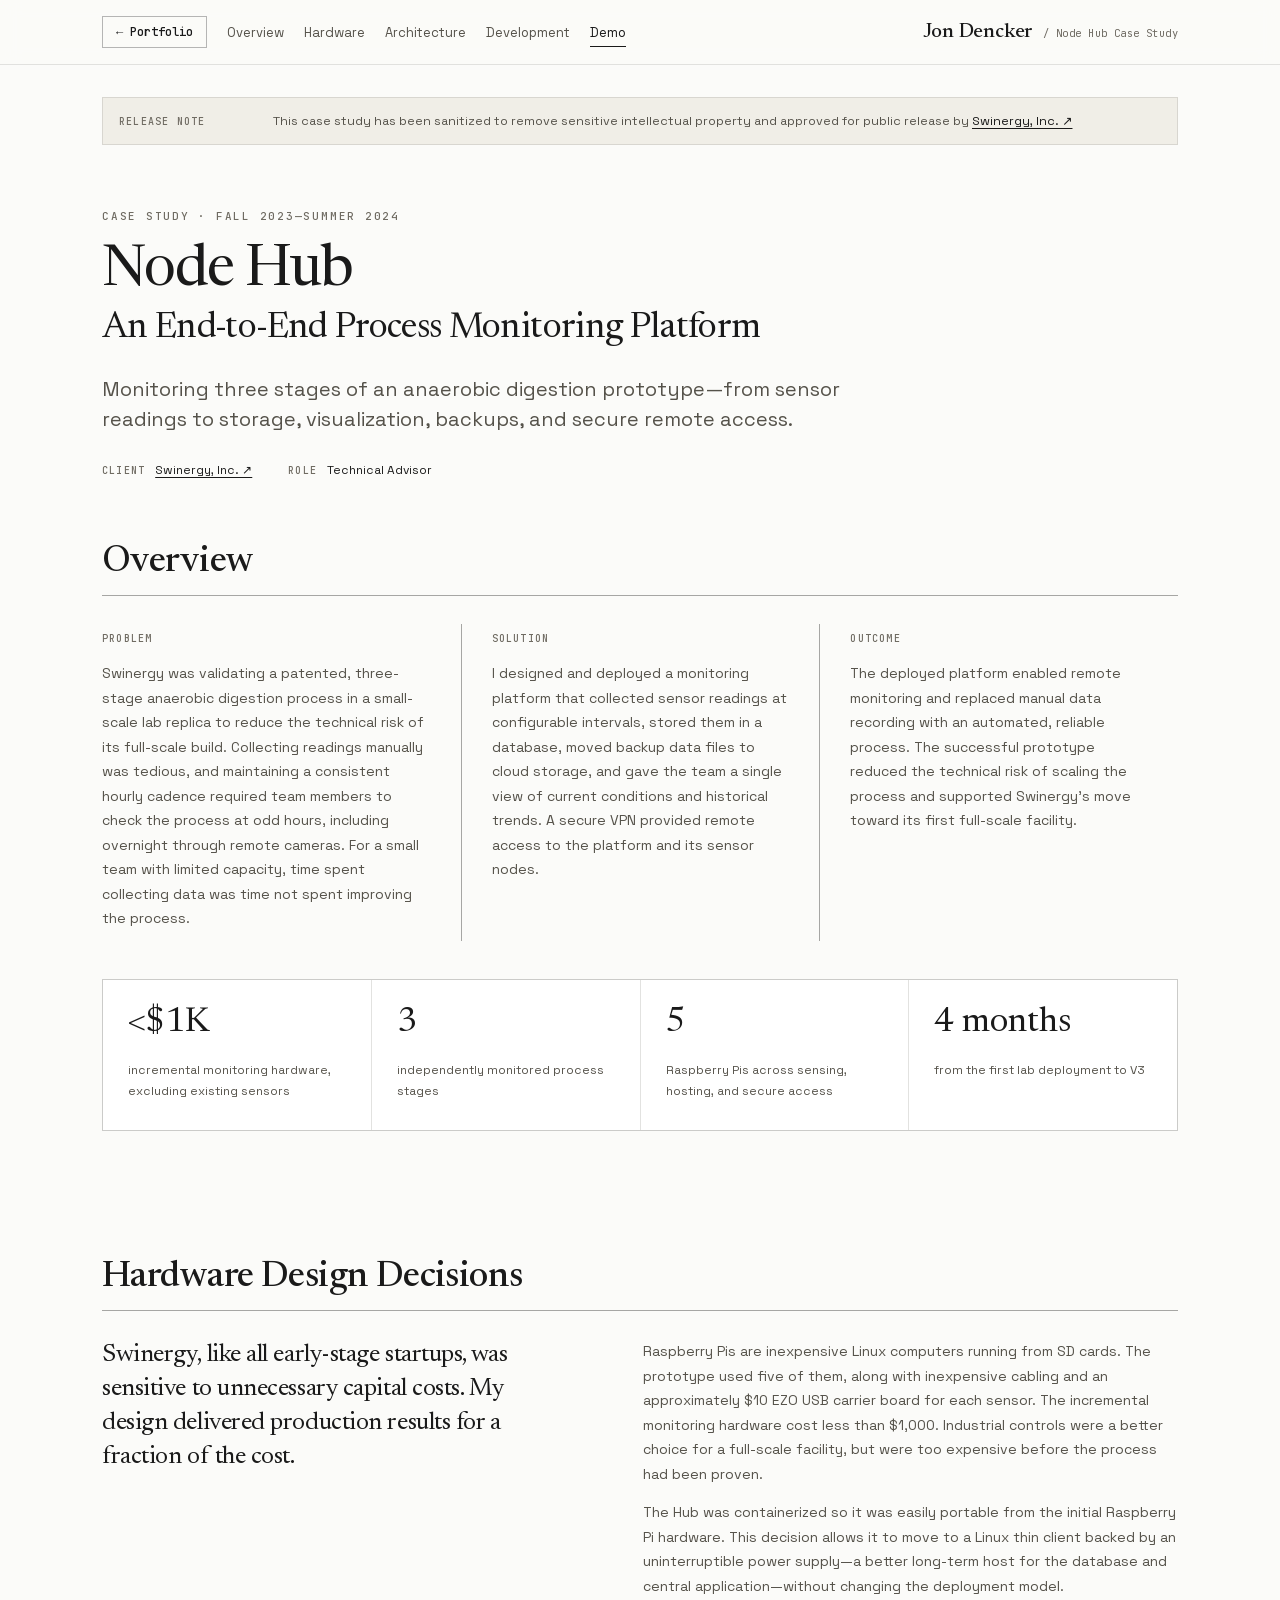
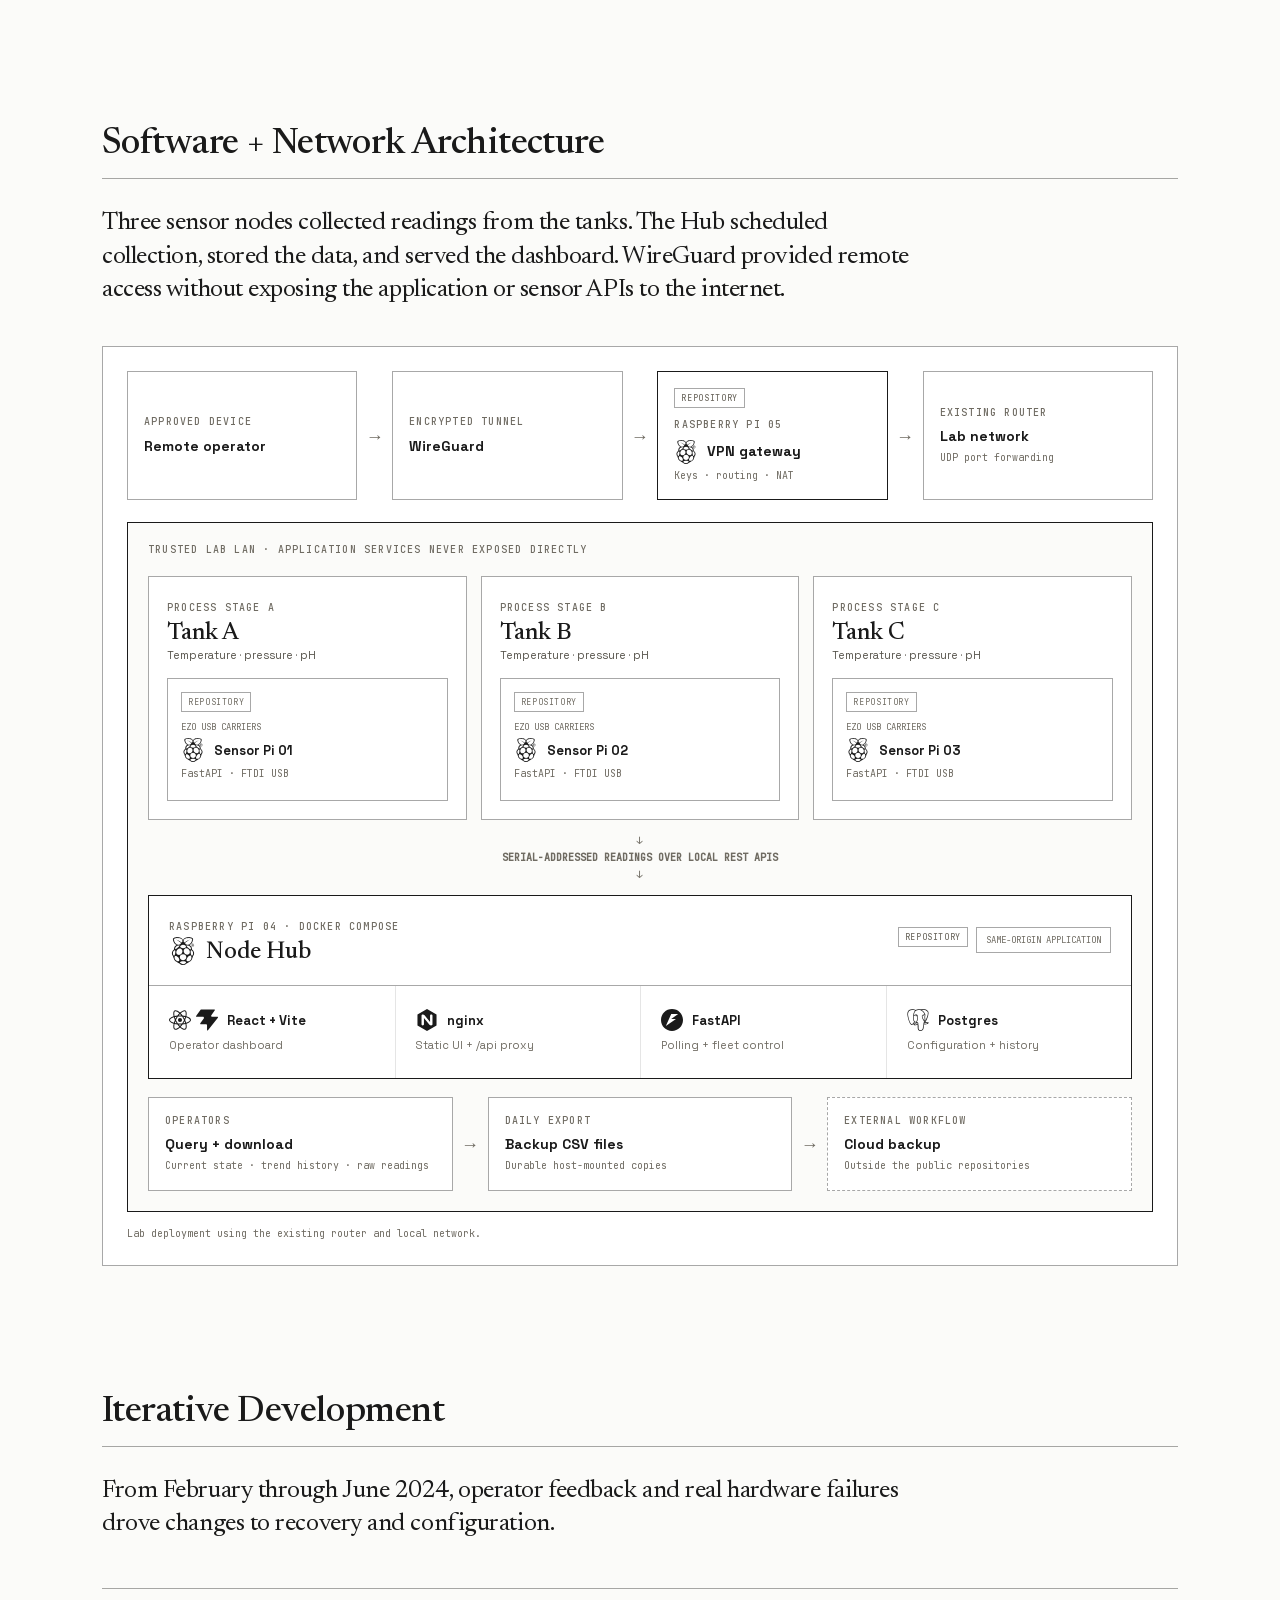
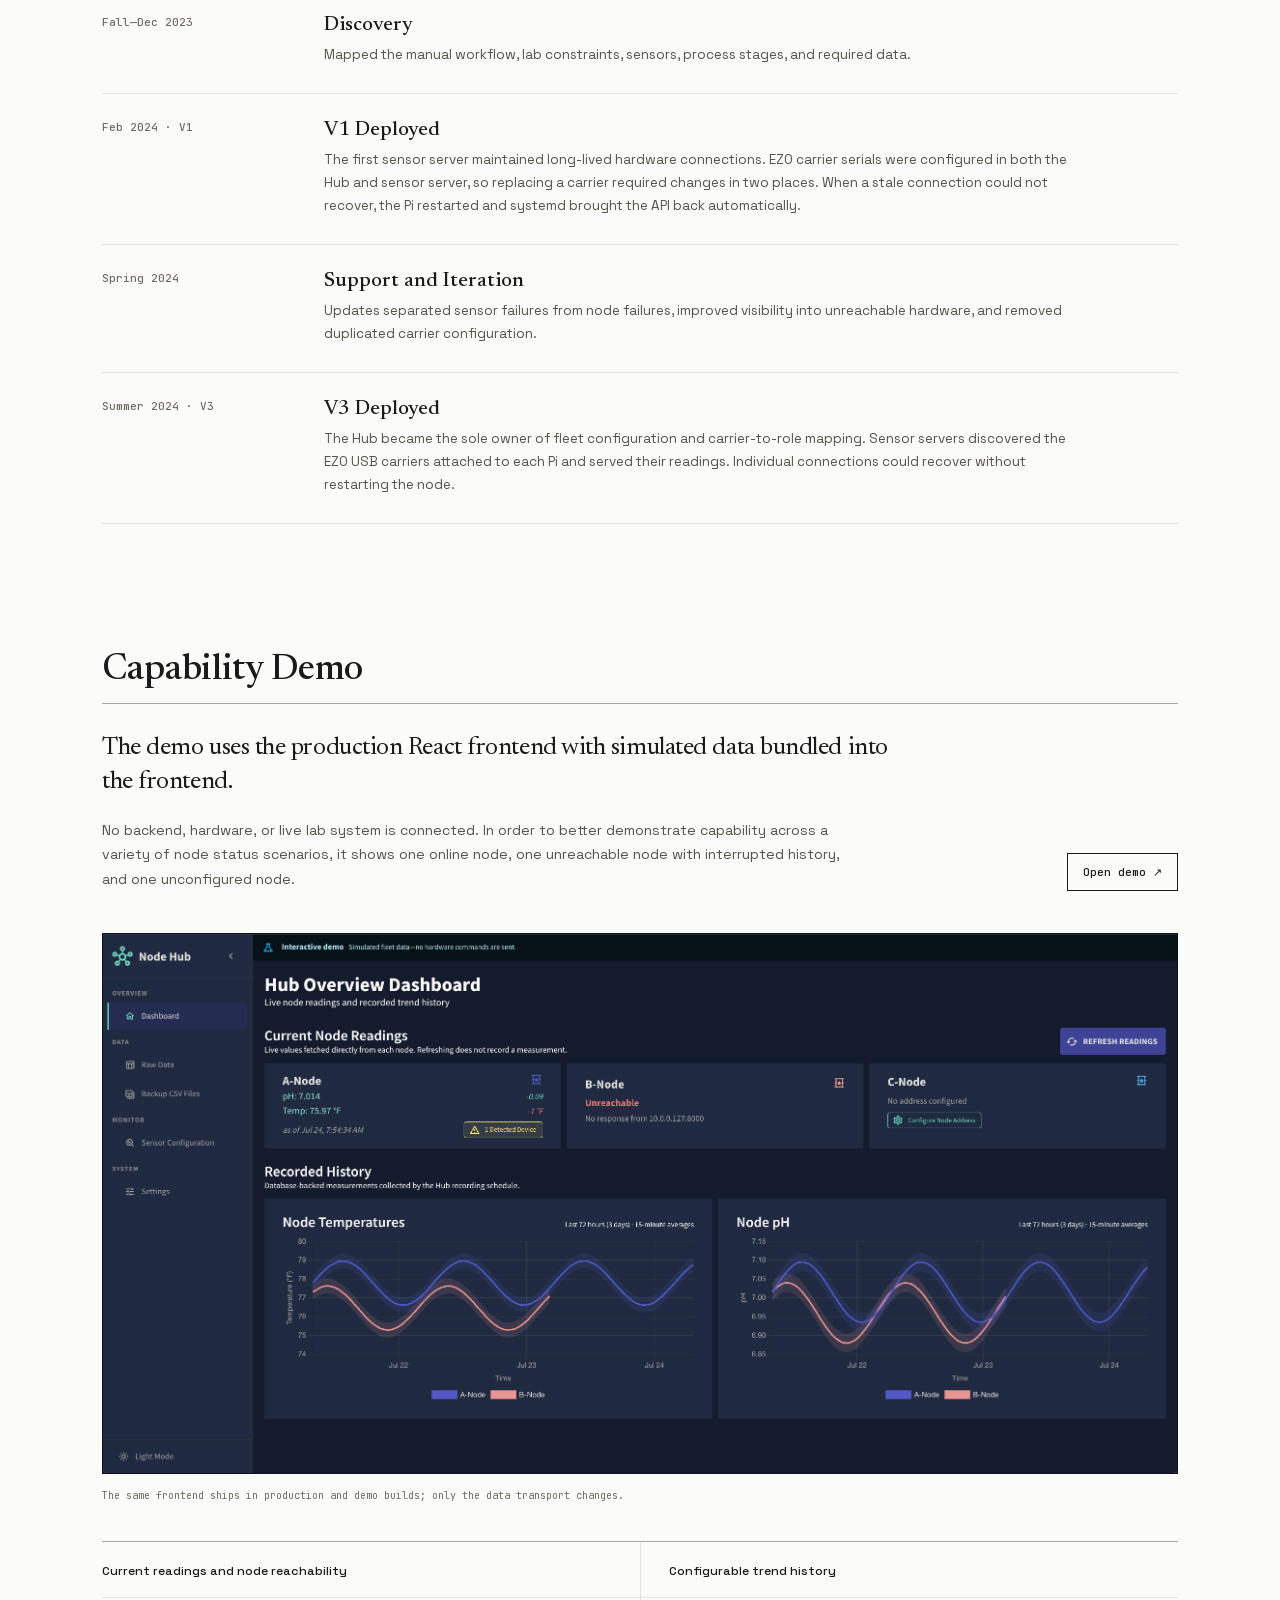
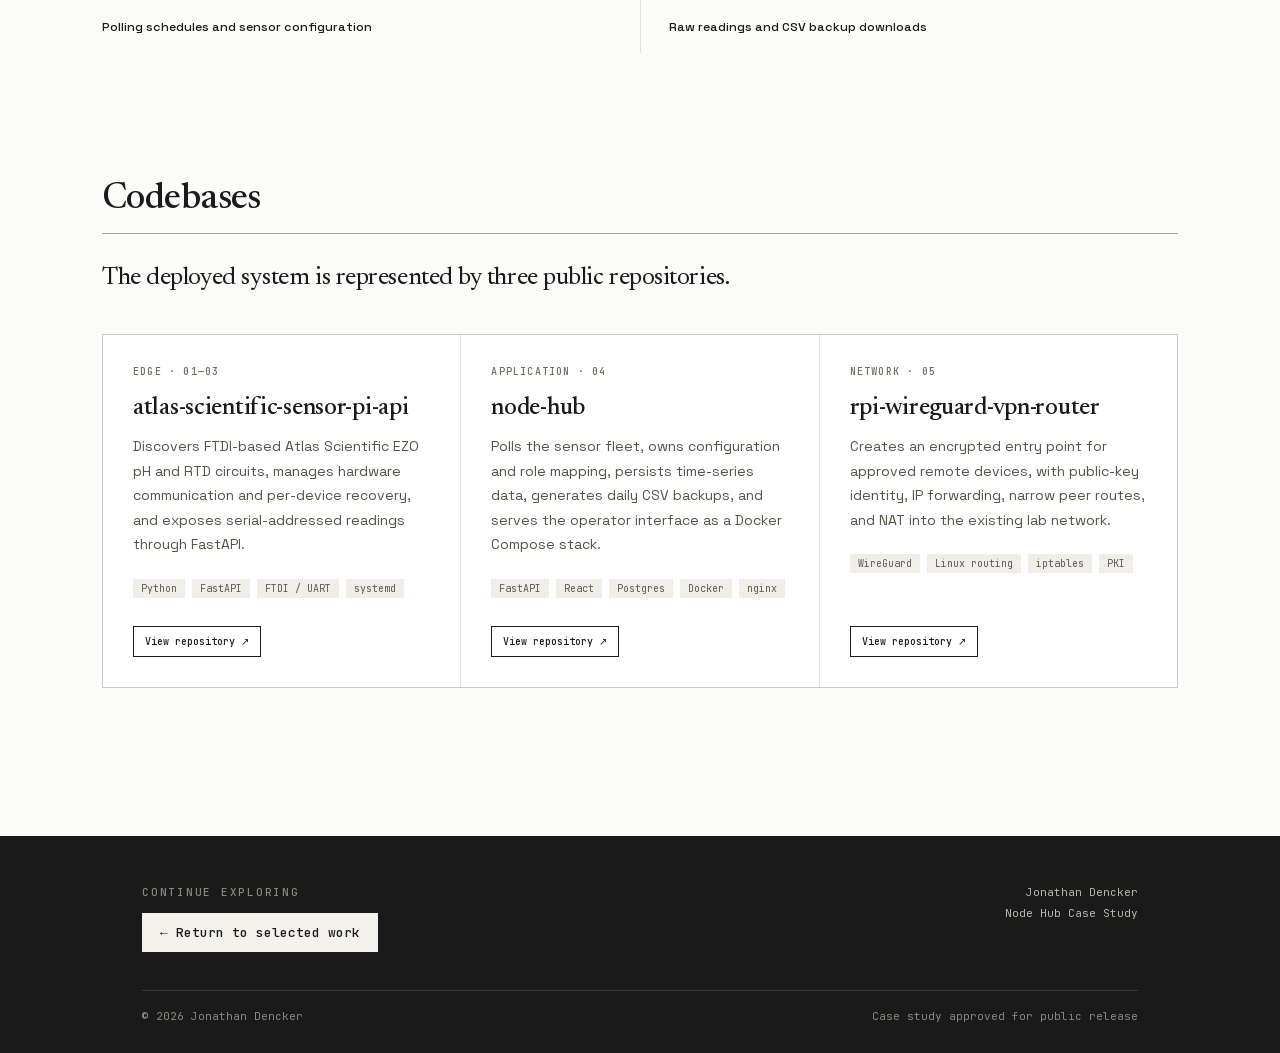
==== commit fe366379: "feat(site): add social link preview and self-host fonts" ====
--- a/case-studies/node-hub/index.html
+++ b/case-studies/node-hub/index.html
@@ -12,9 +12,6 @@
     <meta property="og:image" content="https://jdencker.github.io/assets/images/node-hub-dashboard.png">
     <title>Node Hub — An End-to-End Process Monitoring Platform — Jonathan Dencker</title>
     <link rel="icon" type="image/svg+xml" href="../../assets/images/favicon.svg">
-    <link rel="preconnect" href="https://fonts.googleapis.com">
-    <link rel="preconnect" href="https://fonts.gstatic.com" crossorigin>
-    <link href="https://fonts.googleapis.com/css2?family=Newsreader:ital,opsz,wght@0,6..72,400;0,6..72,500;1,6..72,400&amp;family=Space+Grotesk:wght@400;500;600;700&amp;family=JetBrains+Mono:wght@400;500&amp;display=swap" rel="stylesheet">
     <link rel="stylesheet" href="../../assets/css/styles.css">
     <link rel="stylesheet" href="../../assets/css/case-study.css">
   </head>
--- a/assets/css/styles.css
+++ b/assets/css/styles.css
@@ -4,6 +4,40 @@
  * Single stylesheet for the portfolio. Light mode only.
  * Keep portfolio styles isolated from the independently deployed case studies
  */
+
+/* ===== Self-hosted fonts ===== */
+
+@font-face {
+  font-family: 'Newsreader';
+  src: url('../fonts/newsreader-latin.woff2') format('woff2');
+  font-style: normal;
+  font-weight: 400 500;
+  font-display: swap;
+}
+
+@font-face {
+  font-family: 'Newsreader';
+  src: url('../fonts/newsreader-italic-latin.woff2') format('woff2');
+  font-style: italic;
+  font-weight: 400;
+  font-display: swap;
+}
+
+@font-face {
+  font-family: 'Space Grotesk';
+  src: url('../fonts/space-grotesk-latin.woff2') format('woff2');
+  font-style: normal;
+  font-weight: 400 700;
+  font-display: swap;
+}
+
+@font-face {
+  font-family: 'JetBrains Mono';
+  src: url('../fonts/jetbrains-mono-latin.woff2') format('woff2');
+  font-style: normal;
+  font-weight: 400 500;
+  font-display: swap;
+}
 
 /* ===== Design tokens ===== */
 
@@ -42,11 +76,24 @@
 
 * { box-sizing: border-box; }
 
+@view-transition {
+  navigation: auto;
+}
+
+.brand {
+  view-transition-name: site-brand;
+}
+
+::view-transition-group(site-brand) {
+  animation-duration: 320ms;
+}
+
 html { scroll-behavior: smooth; }
 
 @media (prefers-reduced-motion: reduce) {
   html { scroll-behavior: auto; }
   .navlinks::after {transition: none;}
+  ::view-transition-group(site-brand) { animation-duration: 0s; }
 }
 
 body {
@@ -63,6 +110,21 @@
   outline: 2px solid currentColor;
   outline-offset: 3px;
 }
+
+.skip-link {
+  position: fixed;
+  z-index: 100;
+  top: 8px;
+  left: 8px;
+  padding: 10px 14px;
+  background: var(--text);
+  color: var(--bg);
+  font: 500 12px 'JetBrains Mono', monospace;
+  text-decoration: none;
+  transform: translateY(calc(-100% - 16px));
+}
+
+.skip-link:focus { transform: translateY(0); }
 
 ::selection {
   background: var(--text);
@@ -172,7 +234,7 @@
   max-width: 1060px;
   margin: 0 auto;
   padding: 0 32px;
-  scroll-margin-top: 80px;   /* brand link targets #top on <main> */
+  scroll-margin-top: 80px;   /* brand and skip links target <main> */
 }
 
 /* ===== Hero ===== */
@@ -480,6 +542,7 @@
 }
 
 .row-title {
+  margin: 0;
   font-size: 16px;
   font-weight: 600;
 }
@@ -552,6 +615,40 @@
 }
 
 /* ===== Open Source ===== */
+
+.repo-view-toggle {
+  display: inline-flex;
+  margin: 4px 0 14px;
+  border: 1px solid var(--line-strong);
+}
+
+.repo-view-button {
+  appearance: none;
+  margin: 0;
+  padding: 7px 11px;
+  border: 0;
+  background: transparent;
+  color: var(--faint);
+  cursor: pointer;
+  font: 500 10px 'JetBrains Mono', monospace;
+}
+
+.repo-view-button + .repo-view-button {
+  border-left: 1px solid var(--line-strong);
+}
+
+.repo-view-button:hover,
+.repo-view-button[aria-pressed="true"] {
+  background: var(--text);
+  color: var(--bg);
+}
+
+.repo-view-button:focus-visible {
+  position: relative;
+  z-index: 1;
+  outline: 2px solid var(--text);
+  outline-offset: 3px;
+}
 
 .repo-head {
   display: grid;
@@ -632,6 +729,18 @@
   gap: 7px;
   flex-wrap: wrap;
   padding-top: 2px;
+}
+
+.repo-status {
+  margin: 18px 0 0;
+  color: var(--muted);
+  font-size: 13px;
+  line-height: 1.6;
+}
+
+.repo-status a {
+  color: var(--text);
+  text-underline-offset: 3px;
 }
 
 /* ===== Contact footer ===== */
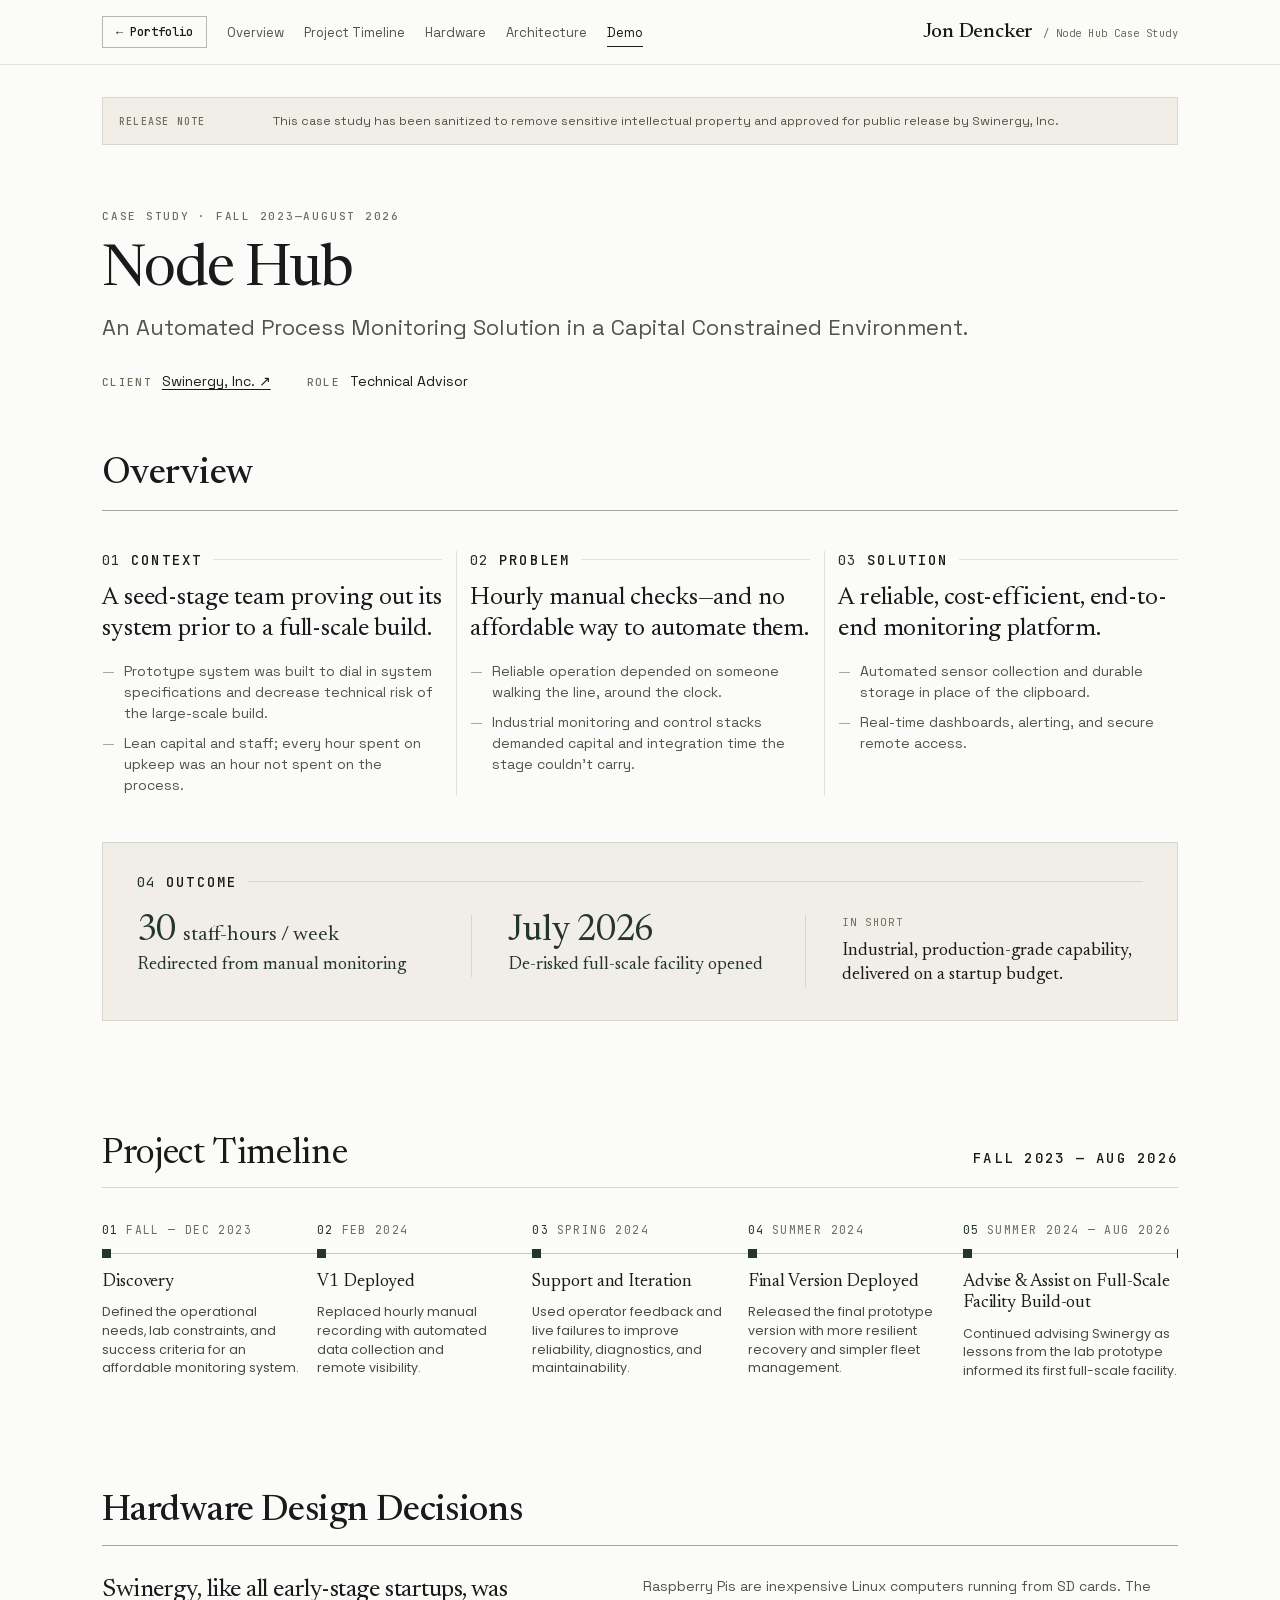
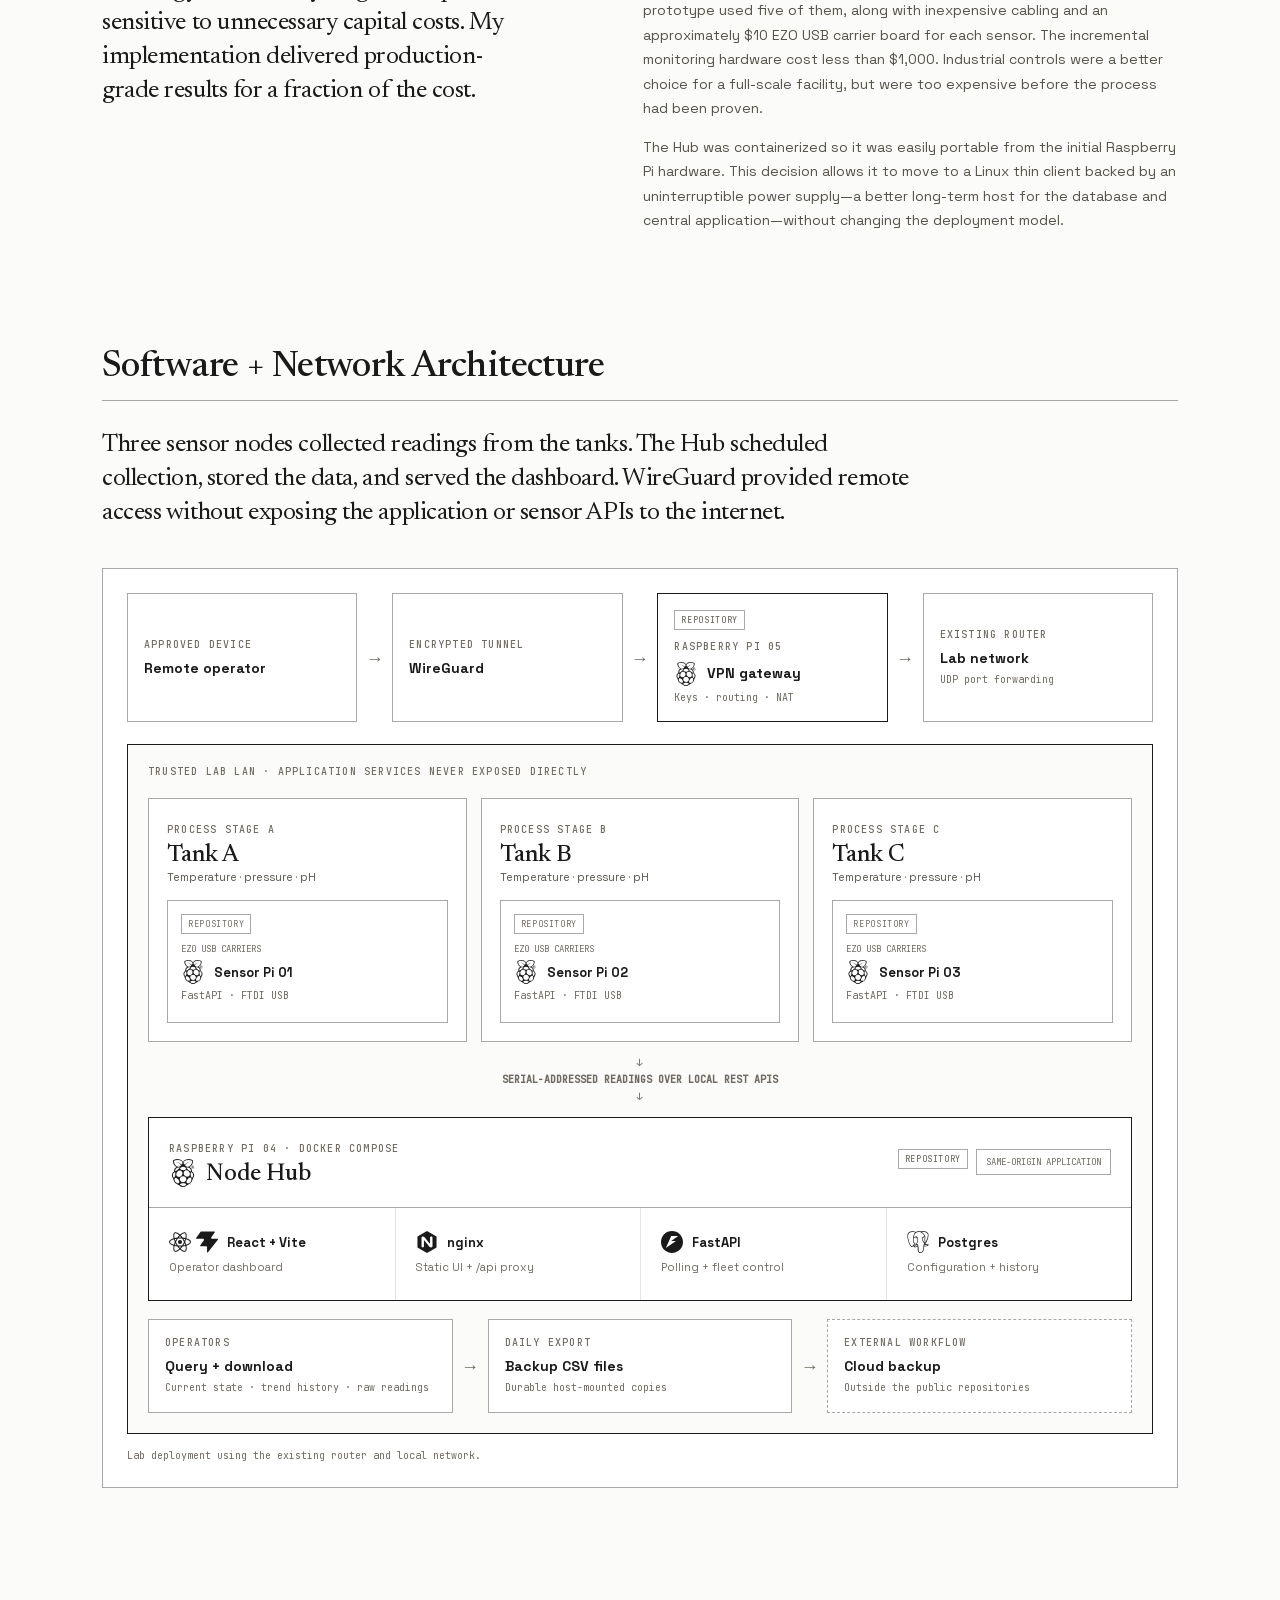
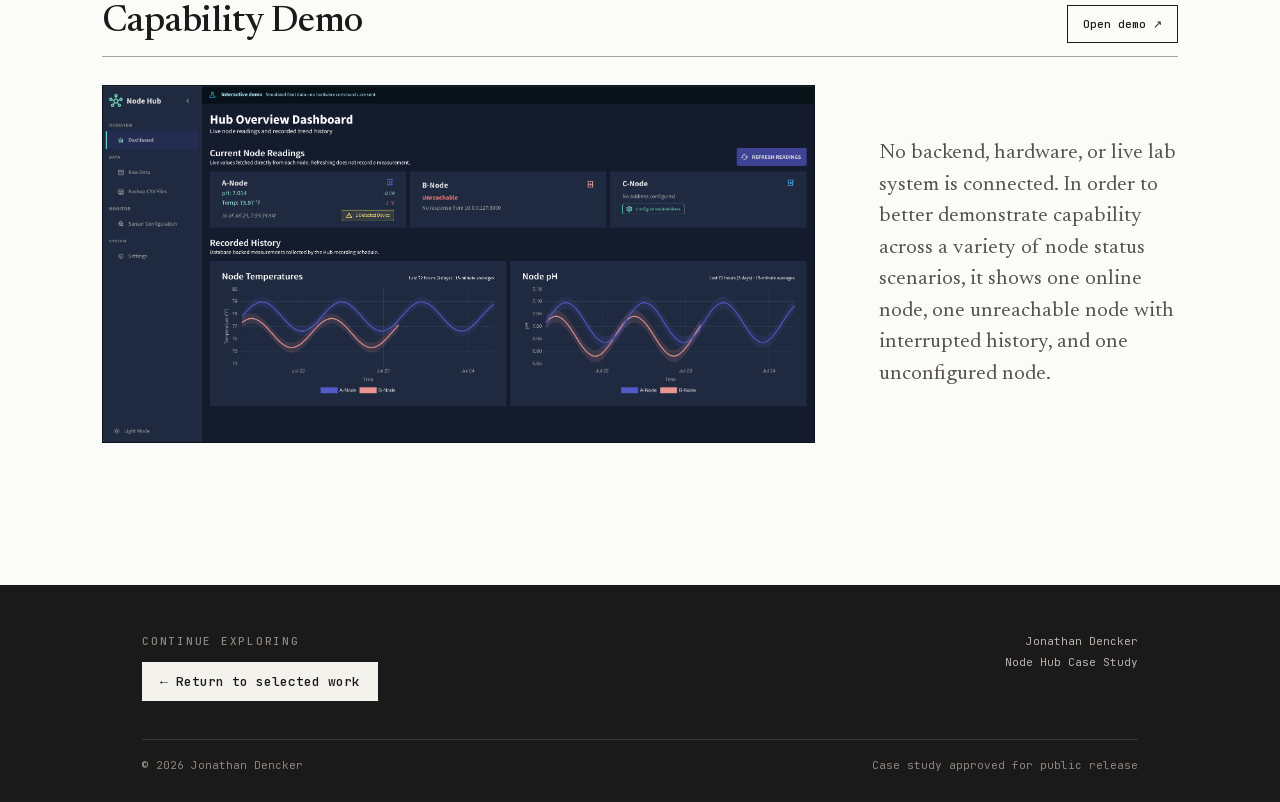
==== commit 74e74876: "style: re-design node-hub case study" ====
--- a/case-studies/node-hub/index.html
+++ b/case-studies/node-hub/index.html
@@ -12,6 +12,9 @@
     <meta property="og:image" content="https://jdencker.github.io/assets/images/node-hub-dashboard.png">
     <title>Node Hub — An End-to-End Process Monitoring Platform — Jonathan Dencker</title>
     <link rel="icon" type="image/svg+xml" href="../../assets/images/favicon.svg">
+    <link rel="preconnect" href="https://fonts.googleapis.com">
+    <link rel="preconnect" href="https://fonts.gstatic.com" crossorigin>
+    <link href="https://fonts.googleapis.com/css2?family=Poppins:wght@300;400;500&amp;display=swap" rel="stylesheet">
     <link rel="stylesheet" href="../../assets/css/styles.css">
     <link rel="stylesheet" href="../../assets/css/case-study.css">
   </head>
@@ -22,9 +25,9 @@
         <a class="btn-resume case-back" href="../../#work">← Portfolio</a>
         <nav class="site-nav case-header-nav" aria-label="Case study">
           <a class="navlinks" href="#overview">Overview</a>
+          <a class="navlinks navsecondary" href="#evolution">Project Timeline</a>
           <a class="navlinks navsecondary" href="#hardware">Hardware</a>
           <a class="navlinks navsecondary" href="#architecture">Architecture</a>
-          <a class="navlinks navsecondary" href="#evolution">Development</a>
           <a class="navlinks" href="#preview">Demo</a>
         </nav>
         <a class="brand case-brand" href="#main-content">
@@ -37,16 +40,15 @@
     <main class="case-study" id="main-content" tabindex="-1">
       <aside class="release-note" aria-label="Release approval">
         <span>Release Note</span>
-        <p>This case study has been sanitized to remove sensitive intellectual property and approved for public release by <a href="https://www.swinergy.com/" target="_blank" rel="noopener noreferrer">Swinergy, Inc. ↗</a></p>
+        <p>This case study has been sanitized to remove sensitive intellectual property and approved for public release by Swinergy, Inc.</p>
       </aside>
 
       <header class="case-hero">
-        <div class="eyebrow">Case Study · Fall 2023—Summer 2024</div>
+        <div class="eyebrow">Case Study · Fall 2023—August 2026</div>
         <h1>
           <span class="case-title-primary">Node Hub</span>
-          <span class="case-title-secondary">An End-to-End Process Monitoring Platform</span>
         </h1>
-        <p class="case-deck">Monitoring three stages of an anaerobic digestion prototype—from sensor readings to storage, visualization, backups, and secure remote access.</p>
+        <p class="case-deck">An Automated Process Monitoring Solution in a Capital Constrained Environment.</p>
 
         <dl class="case-meta-compact">
           <div>
@@ -60,42 +62,150 @@
         </dl>
       </header>
 
-      <section class="case-section" id="overview" aria-labelledby="overview-title">
+      <section class="case-section overview-visual" id="overview" aria-labelledby="overview-title">
         <div class="case-section-heading">
           <h2 id="overview-title">Overview</h2>
         </div>
 
-        <div class="executive-grid">
-          <article>
-            <div class="case-kicker">Problem</div>
-            <p>Swinergy was validating a patented, three-stage anaerobic digestion process in a small-scale lab replica to reduce the technical risk of its full-scale build. Collecting readings manually was tedious, and maintaining a consistent hourly cadence required team members to check the process at odd hours, including overnight through remote cameras. For a small team with limited capacity, time spent collecting data was time not spent improving the process.</p>
+        <div class="overview-grid">
+          <article class="overview-column">
+            <div class="overview-label">
+              <span class="overview-number">01</span>
+              <span class="overview-category">Context</span>
+              <span class="overview-tick" aria-hidden="true"></span>
+            </div>
+            <p class="overview-lede">A seed-stage team proving out its system prior to a full-scale build.</p>
+            <ul class="overview-list">
+              <li>Prototype system was built to dial in system specifications and decrease technical risk of the large-scale build.</li>
+              <li>Lean capital and staff; every hour spent on upkeep was an hour not spent on the process.</li>
+            </ul>
           </article>
-          <article>
-            <div class="case-kicker">Solution</div>
-            <p>I designed and deployed a monitoring platform that collected sensor readings at configurable intervals, stored them in a database, moved backup data files to cloud storage, and gave the team a single view of current conditions and historical trends. A secure VPN provided remote access to the platform and its sensor nodes.</p>
+
+          <div class="overview-rule" aria-hidden="true"><span></span></div>
+
+          <article class="overview-column">
+            <div class="overview-label">
+              <span class="overview-number">02</span>
+              <span class="overview-category">Problem</span>
+              <span class="overview-tick" aria-hidden="true"></span>
+            </div>
+            <p class="overview-lede">Hourly manual checks—and no affordable way to automate them.</p>
+            <ul class="overview-list">
+              <li>Reliable operation depended on someone walking the line, around the clock.</li>
+              <li>Industrial monitoring and control stacks demanded capital and integration time the stage couldn’t carry.</li>
+            </ul>
           </article>
-          <article>
-            <div class="case-kicker">Outcome</div>
-            <p>The deployed platform enabled remote monitoring and replaced manual data recording with an automated, reliable process. The successful prototype reduced the technical risk of scaling the process and supported Swinergy’s move toward its first full-scale facility.</p>
+
+          <div class="overview-rule" aria-hidden="true"><span></span></div>
+
+          <article class="overview-column">
+            <div class="overview-label">
+              <span class="overview-number">03</span>
+              <span class="overview-category">Solution</span>
+              <span class="overview-tick" aria-hidden="true"></span>
+            </div>
+            <p class="overview-lede">A reliable, cost-efficient, end-to-end monitoring platform.</p>
+            <ul class="overview-list">
+              <li>Automated sensor collection and durable storage in place of the clipboard.</li>
+              <li>Real-time dashboards, alerting, and secure remote access.</li>
+            </ul>
           </article>
         </div>
 
-        <div class="metric-grid" role="group" aria-label="Project outcomes">
-          <div class="metric">
-            <strong>&lt;$1K</strong>
-            <span>incremental monitoring hardware, excluding existing sensors</span>
-          </div>
-          <div class="metric">
-            <strong>3</strong>
-            <span>independently monitored process stages</span>
-          </div>
-          <div class="metric">
-            <strong>5</strong>
-            <span>Raspberry Pis across sensing, hosting, and secure access</span>
-          </div>
-          <div class="metric">
-            <strong>4 months</strong>
-            <span>from the first lab deployment to V3</span>
+        <article class="overview-outcome">
+          <div class="overview-label">
+            <span class="overview-number">04</span>
+            <span class="overview-category">Outcome</span>
+            <span class="overview-tick" aria-hidden="true"></span>
+          </div>
+          <div class="overview-metrics">
+            <div class="overview-metric">
+              <div class="overview-figure">30 <span class="overview-unit">staff-hours / week</span></div>
+              <div class="overview-subhead">Redirected from manual monitoring</div>
+            </div>
+            <div class="overview-metric">
+              <div class="overview-figure">July 2026</div>
+              <div class="overview-subhead">De-risked full-scale facility opened</div>
+            </div>
+            <div class="overview-metric">
+              <div class="overview-kicker">In short</div>
+              <p class="overview-summary">Industrial, production-grade capability, delivered on a startup budget.</p>
+            </div>
+          </div>
+        </article>
+      </section>
+
+      <section class="tl" id="evolution" aria-labelledby="evolution-title">
+        <div class="tl-head">
+          <h2 id="evolution-title">Project Timeline</h2>
+          <div class="tl-span">Fall 2023 — Aug 2026</div>
+        </div>
+
+        <div class="tl-grid">
+          <div class="tl-stage">
+            <div class="tl-meta">
+              <span class="tl-num">01</span>
+              <span class="tl-date">Fall — Dec 2023</span>
+            </div>
+            <div class="tl-axis" aria-hidden="true">
+              <span class="tl-node"></span>
+              <span class="tl-line"></span>
+            </div>
+            <h3>Discovery</h3>
+            <p>Defined the operational needs, lab constraints, and success criteria for an affordable monitoring system.</p>
+          </div>
+
+          <div class="tl-stage">
+            <div class="tl-meta">
+              <span class="tl-num">02</span>
+              <span class="tl-date">Feb 2024</span>
+            </div>
+            <div class="tl-axis" aria-hidden="true">
+              <span class="tl-node"></span>
+              <span class="tl-line"></span>
+            </div>
+            <h3>V1 Deployed</h3>
+            <p>Replaced hourly manual recording with automated data collection and remote visibility.</p>
+          </div>
+
+          <div class="tl-stage">
+            <div class="tl-meta">
+              <span class="tl-num">03</span>
+              <span class="tl-date">Spring 2024</span>
+            </div>
+            <div class="tl-axis" aria-hidden="true">
+              <span class="tl-node"></span>
+              <span class="tl-line"></span>
+            </div>
+            <h3>Support and Iteration</h3>
+            <p>Used operator feedback and live failures to improve reliability, diagnostics, and maintainability.</p>
+          </div>
+
+          <div class="tl-stage">
+            <div class="tl-meta">
+              <span class="tl-num">04</span>
+              <span class="tl-date">Summer 2024</span>
+            </div>
+            <div class="tl-axis" aria-hidden="true">
+              <span class="tl-node"></span>
+              <span class="tl-line"></span>
+            </div>
+            <h3>Final Version Deployed</h3>
+            <p>Released the final prototype version with more resilient recovery and simpler fleet management.</p>
+          </div>
+
+          <div class="tl-stage">
+            <div class="tl-meta">
+              <span class="tl-num">05</span>
+              <span class="tl-date">Summer 2024 — Aug 2026</span>
+            </div>
+            <div class="tl-axis" aria-hidden="true">
+              <span class="tl-node"></span>
+              <span class="tl-line"></span>
+              <span class="tl-end"></span>
+            </div>
+            <h3>Advise &amp; Assist on Full-Scale Facility Build-out</h3>
+            <p>Continued advising Swinergy as lessons from the lab prototype informed its first full-scale facility.</p>
           </div>
         </div>
       </section>
@@ -106,7 +216,7 @@
         </div>
         <div class="case-copy-grid">
           <div>
-            <p class="case-lead">Swinergy, like all early-stage startups, was sensitive to unnecessary capital costs. My design delivered production results for a fraction of the cost.</p>
+            <p class="case-lead">Swinergy, like all early-stage startups, was sensitive to unnecessary capital costs. My implementation delivered production-grade results for a fraction of the cost.</p>
           </div>
           <div class="case-prose">
             <p>Raspberry Pis are inexpensive Linux computers running from SD cards. The prototype used five of them, along with inexpensive cabling and an approximately $10 EZO USB carrier board for each sensor. The incremental monitoring hardware cost less than $1,000. Industrial controls were a better choice for a full-scale facility, but were too expensive before the process had been proven.</p>
@@ -288,113 +398,17 @@
         </figure>
       </section>
 
-      <section class="case-section" id="evolution" aria-labelledby="evolution-title">
-        <div class="case-section-heading">
-          <h2 id="evolution-title">Iterative Development</h2>
-        </div>
-        <p class="case-lead evolution-intro">From February through June 2024, operator feedback and real hardware failures drove changes to recovery and configuration.</p>
-
-        <ol class="timeline">
-          <li>
-            <div class="timeline-date">Fall—Dec 2023</div>
-            <div>
-              <h3>Discovery</h3>
-              <p>Mapped the manual workflow, lab constraints, sensors, process stages, and required data.</p>
-            </div>
-          </li>
-          <li>
-            <div class="timeline-date">Feb 2024 · V1</div>
-            <div>
-              <h3>V1 Deployed</h3>
-              <p>The first sensor server maintained long-lived hardware connections. EZO carrier serials were configured in both the Hub and sensor server, so replacing a carrier required changes in two places. When a stale connection could not recover, the Pi restarted and systemd brought the API back automatically.</p>
-            </div>
-          </li>
-          <li>
-            <div class="timeline-date">Spring 2024</div>
-            <div>
-              <h3>Support and Iteration</h3>
-              <p>Updates separated sensor failures from node failures, improved visibility into unreachable hardware, and removed duplicated carrier configuration.</p>
-            </div>
-          </li>
-          <li>
-            <div class="timeline-date">Summer 2024 · V3</div>
-            <div>
-              <h3>V3 Deployed</h3>
-              <p>The Hub became the sole owner of fleet configuration and carrier-to-role mapping. Sensor servers discovered the EZO USB carriers attached to each Pi and served their readings. Individual connections could recover without restarting the node.</p>
-            </div>
-          </li>
-        </ol>
-      </section>
-
       <section class="case-section" id="preview" aria-labelledby="preview-title">
-        <div class="case-section-heading">
+        <div class="case-section-heading demo-section-heading">
           <h2 id="preview-title">Capability Demo</h2>
-        </div>
-        <div class="preview-heading">
-          <div>
-            <p class="case-lead">The demo uses the production React frontend with simulated data bundled into the frontend.</p>
-            <p class="preview-note">No backend, hardware, or live lab system is connected. In order to better demonstrate capability across a variety of node status scenarios, it shows one online node, one unreachable node with interrupted history, and one unconfigured node.</p>
-          </div>
           <a class="case-button" href="https://jdencker.github.io/node-hub/" target="_blank" rel="noopener noreferrer">Open demo ↗</a>
         </div>
 
-        <figure class="product-shot">
-          <img src="../../assets/images/node-hub-dashboard.png" alt="Node Hub dashboard showing current pH and temperature readings, an unreachable node, an unconfigured node, and recent trend charts" width="2223" height="1115" loading="lazy">
-          <figcaption>The same frontend ships in production and demo builds; only the data transport changes.</figcaption>
-        </figure>
-
-        <div class="capability-list">
-          <div><strong>Current readings and node reachability</strong></div>
-          <div><strong>Configurable trend history</strong></div>
-          <div><strong>Polling schedules and sensor configuration</strong></div>
-          <div><strong>Raw readings and CSV backup downloads</strong></div>
-        </div>
-      </section>
-
-      <section class="case-section" id="code" aria-labelledby="code-title">
-        <div class="case-section-heading">
-          <h2 id="code-title">Codebases</h2>
-        </div>
-        <p class="case-lead code-intro">The deployed system is represented by three public repositories.</p>
-
-        <div class="code-grid">
-          <article>
-            <div class="code-index">Edge · 01—03</div>
-            <h3>atlas-scientific-sensor-pi-api</h3>
-            <p>Discovers FTDI-based Atlas Scientific EZO pH and RTD circuits, manages hardware communication and per-device recovery, and exposes serial-addressed readings through FastAPI.</p>
-            <div class="tags">
-              <span class="chip">Python</span>
-              <span class="chip">FastAPI</span>
-              <span class="chip">FTDI / UART</span>
-              <span class="chip">systemd</span>
-            </div>
-            <a class="case-button repo-button" href="https://github.com/jdencker/atlas-scientific-sensor-pi-api" target="_blank" rel="noopener noreferrer">View repository ↗</a>
-          </article>
-          <article>
-            <div class="code-index">Application · 04</div>
-            <h3>node-hub</h3>
-            <p>Polls the sensor fleet, owns configuration and role mapping, persists time-series data, generates daily CSV backups, and serves the operator interface as a Docker Compose stack.</p>
-            <div class="tags">
-              <span class="chip">FastAPI</span>
-              <span class="chip">React</span>
-              <span class="chip">Postgres</span>
-              <span class="chip">Docker</span>
-              <span class="chip">nginx</span>
-            </div>
-            <a class="case-button repo-button" href="https://github.com/jdencker/node-hub" target="_blank" rel="noopener noreferrer">View repository ↗</a>
-          </article>
-          <article>
-            <div class="code-index">Network · 05</div>
-            <h3>rpi-wireguard-vpn-router</h3>
-            <p>Creates an encrypted entry point for approved remote devices, with public-key identity, IP forwarding, narrow peer routes, and NAT into the existing lab network.</p>
-            <div class="tags">
-              <span class="chip">WireGuard</span>
-              <span class="chip">Linux routing</span>
-              <span class="chip">iptables</span>
-              <span class="chip">PKI</span>
-            </div>
-            <a class="case-button repo-button" href="https://github.com/jdencker/rpi-wireguard-vpn-router" target="_blank" rel="noopener noreferrer">View repository ↗</a>
-          </article>
+        <div class="demo-layout">
+          <figure class="product-shot">
+            <img src="../../assets/images/node-hub-dashboard.png" alt="Node Hub dashboard showing current pH and temperature readings, an unreachable node, an unconfigured node, and recent trend charts" width="2223" height="1115" loading="lazy">
+          </figure>
+          <p class="demo-context">No backend, hardware, or live lab system is connected. In order to better demonstrate capability across a variety of node status scenarios, it shows one online node, one unreachable node with interrupted history, and one unconfigured node.</p>
         </div>
       </section>
 
--- a/assets/css/styles.css
+++ b/assets/css/styles.css
@@ -93,6 +93,11 @@
 @media (prefers-reduced-motion: reduce) {
   html { scroll-behavior: auto; }
   .navlinks::after {transition: none;}
+  .card,
+  .card-actions,
+  .card-client-name,
+  .contact-link,
+  .contact-arrow { transition: none; }
   ::view-transition-group(site-brand) { animation-duration: 0s; }
 }
 
@@ -268,20 +273,11 @@
   letter-spacing: -.018em;
 }
 
-.hero-sub {
-  margin: 12px 0 0;
-  max-width: 620px;
-  font-size: 17px;
-  line-height: 1.55;
-  color: var(--muted);
-  text-wrap: pretty;
-}
-
 .signal {
   margin-top: 14px;
   max-width: 660px;
   font: 12px/1.7 'JetBrains Mono', monospace;
-  color: var(--faint);
+  color: var(--muted);
 }
 
 .hero-contact {
@@ -300,9 +296,29 @@
   align-items: center;
   gap: 9px;
   color: var(--muted);
-}
-
-.contact-link:hover { color: var(--text); }
+  transition: color 140ms ease;
+}
+
+.contact-link:is(:hover, :focus-visible) { color: var(--text); }
+
+.contact-link:is(:hover, :focus-visible) .contact-label {
+  text-decoration-line: underline;
+  text-decoration-thickness: 1px;
+  text-underline-offset: 3px;
+}
+
+.contact-arrow {
+  display: inline-block;
+  margin-left: -4px;
+  opacity: 0;
+  transform: translate(-3px, 2px);
+  transition: opacity 140ms ease, transform 140ms ease;
+}
+
+.contact-link:is(:hover, :focus-visible) .contact-arrow {
+  opacity: 1;
+  transform: translate(0, 0);
+}
 
 .contact-loc {
   display: flex;
@@ -358,14 +374,22 @@
 }
 
 .card {
+  position: relative;
+  isolation: isolate;
   border: 1px solid var(--line);
   background: var(--surface);
   overflow: hidden;
   display: flex;
   flex-direction: column;
-}
-
-.card:hover { border-color: var(--line-strong); }
+  transition: border-color 140ms ease, box-shadow 140ms ease;
+}
+
+.card:is(:hover, :focus-within) {
+  border-color: var(--text);
+  background: var(--surface);
+  color: var(--text);
+  box-shadow: inset 0 0 0 1px var(--text);
+}
 
 .card-inner {
   padding: 20px;
@@ -379,6 +403,7 @@
   display: flex;
   align-items: baseline;
   gap: 9px;
+  padding-right: 120px;
   flex-wrap: wrap;
 }
 
@@ -402,6 +427,90 @@
   color: var(--faint);
   border: 1px solid var(--line-strong);
   padding: 2px 7px;
+}
+
+.card--featured .card-inner {
+  gap: 14px;
+  padding: 22px;
+}
+
+.card--featured .card-title {
+  gap: 10px;
+}
+
+.card--featured .card-index {
+  font-size: 11px;
+}
+
+.card--featured .card-title h3 {
+  font-size: 19px;
+}
+
+.card--featured .card-badge {
+  padding: 2px 7px;
+  font-size: 10px;
+}
+
+.card--upcoming .card-title {
+  padding-right: 0;
+}
+
+.card--upcoming .card-title h3 {
+  font-size: 19px;
+}
+
+.card-client {
+  display: flex;
+  align-items: flex-start;
+  flex-direction: column;
+  padding: 2px 0 12px;
+  border-bottom: 1px solid var(--line);
+}
+
+.card-client-primary {
+  display: flex;
+  align-items: baseline;
+  gap: 14px;
+}
+
+.card-client-label,
+.card-client-details {
+  font: 10px 'JetBrains Mono', monospace;
+  letter-spacing: .06em;
+  text-transform: uppercase;
+  color: var(--faint);
+}
+
+.card-client-name {
+  position: relative;
+  z-index: 3;
+  display: inline-flex;
+  align-items: center;
+  padding: 6px 10px;
+  border: 1px solid var(--line-strong);
+  background: var(--surface);
+  color: var(--text);
+  font: 500 11px 'JetBrains Mono', monospace;
+  pointer-events: auto;
+  text-decoration: none;
+  white-space: nowrap;
+  transition: background-color 140ms ease, color 140ms ease, border-color 140ms ease;
+}
+
+.card-client-name:hover {
+  border-color: var(--text);
+  background: var(--text);
+  color: var(--bg);
+}
+
+.card-client-name:focus-visible {
+  outline-color: var(--text);
+}
+
+.card-client-details {
+  display: flex;
+  gap: 12px;
+  margin-top: 8px;
 }
 
 .card-body {
@@ -412,6 +521,33 @@
   flex: 1;   /* equalizes card heights */
 }
 
+.card--featured .card-body {
+  max-width: 820px;
+  font-size: 14px;
+  line-height: 1.65;
+}
+
+.card-disclaimer {
+  display: grid;
+  gap: 6px;
+  margin-top: 5px;
+  padding: 12px 14px;
+  border: 2px solid var(--text);
+  background: var(--text);
+  color: var(--bg);
+}
+
+.card-disclaimer strong {
+  font: 500 13px 'JetBrains Mono', monospace;
+  letter-spacing: .1em;
+  text-transform: uppercase;
+}
+
+.card-disclaimer span {
+  font-size: 11.5px;
+  line-height: 1.55;
+}
+
 .card-body code {
   font-family: 'JetBrains Mono', monospace;
   font-size: 12.5px;
@@ -433,17 +569,34 @@
 }
 
 .card-actions {
-  display: grid;
-  grid-template-columns: max-content minmax(0, 1fr);
-  align-items: center;
-  gap: 16px;
-  margin-top: 5px;
+  position: absolute;
+  z-index: 2;
+  top: 20px;
+  right: 20px;
+  opacity: 0;
+  pointer-events: none;
+  transform: translateY(-4px);
+  visibility: hidden;
+  transition: opacity 140ms ease, transform 140ms ease, visibility 0s linear 140ms;
+}
+
+.card--featured .card-actions {
+  top: 22px;
+  right: 22px;
+}
+
+.card:is(:hover, :focus-within) .card-actions {
+  opacity: 1;
+  transform: translateY(0);
+  visibility: visible;
+  transition-delay: 0s;
 }
 
 .card-primary {
+  display: inline-flex;
   padding: 6px 11px;
-  background: transparent;
-  color: var(--text);
+  background: var(--text);
+  color: var(--bg);
   border: 1px solid var(--text);
   text-align: center;
   text-decoration: none;
@@ -451,41 +604,40 @@
   white-space: nowrap;
 }
 
-.card-primary:hover {
+.card-select {
+  position: absolute;
+  z-index: 1;
+  inset: 0;
+  cursor: pointer;
+}
+
+.card-select:focus-visible {
+  outline: 2px solid var(--text);
+  outline-offset: -4px;
+}
+
+.card:has(.card-client-name:is(:hover, :focus-visible)) {
+  border-color: var(--line);
+  background: var(--surface);
+  color: var(--text);
+  box-shadow: none;
+}
+
+.card:has(.card-client-name:is(:hover, :focus-visible)) .card-actions {
+  opacity: 0;
+  transform: translateY(-4px);
+  visibility: hidden;
+}
+
+.card:has(.card-client-name:is(:hover, :focus-visible)) .card-client-name {
+  border-color: var(--text);
   background: var(--text);
   color: var(--bg);
-  border-color: var(--text);
-}
-
-.card-secondary {
-  display: flex;
-  align-items: center;
-  justify-content: flex-end;
-  gap: 14px;
-  flex-wrap: nowrap;
-  min-width: 0;
-}
-
-.card-link {
-  margin-top: 4px;
-  text-decoration: none;
-  font: 500 11px 'JetBrains Mono', monospace;
-  color: var(--faint);
-  border-bottom: 1px solid var(--btn-line);
-  padding-bottom: 2px;
-  align-self: flex-start;
-}
-
-.card-secondary .card-link { margin-top: 0; }
-
-.card-link:hover {
-  color: var(--text);
-  border-color: var(--text);
-}
-
-/* ===== Approach ===== */
-
-.approach-body {
+}
+
+/* ===== Editorial content ===== */
+
+.section-body {
   margin: 0;
   max-width: 760px;
   font-size: 15px;
@@ -494,28 +646,19 @@
   text-wrap: pretty;
 }
 
-.pull-quote {
-  margin: 28px 0 0;
-  padding: 4px 0 4px 26px;
-  border-left: 2px solid var(--text);
-  max-width: 700px;
-}
-
-.pull-quote blockquote {
-  margin: 0;
-  font-family: 'Newsreader', serif;
-  font-weight: 400;
-  font-size: 25px;
-  line-height: 1.35;
-  letter-spacing: -.01em;
+.professional-summary {
+  padding: 28px 0 0;
+}
+
+.professional-summary .section-body {
+  max-width: 760px;
+  font-size: 18px;
+  line-height: 1.55;
+}
+
+.professional-summary strong {
   color: var(--text);
-  text-wrap: pretty;
-}
-
-.pull-quote figcaption {
-  margin-top: 12px;
-  font: 11.5px 'JetBrains Mono', monospace;
-  color: var(--faint);
+  font-weight: 600;
 }
 
 /* ===== Experience & Education rows ===== */
@@ -868,10 +1011,18 @@
     grid-template-columns: 1fr;
     gap: 26px;
   }
-}
-
-@media (max-width: 420px) {
-  .card-actions { grid-template-columns: 1fr; }
-  .card-primary { justify-self: start; }
-  .card-secondary { justify-content: flex-start; }
-}
+  .card--featured .card-inner { padding: 22px; }
+  .card-client-primary {
+    align-items: flex-start;
+    flex-direction: column;
+    gap: 4px;
+  }
+}
+
+@media (hover: none) {
+  .card .card-actions {
+    opacity: 1;
+    transform: translateY(0);
+    visibility: visible;
+  }
+}
--- a/assets/css/case-study.css
+++ b/assets/css/case-study.css
@@ -49,11 +49,6 @@
   line-height: 1.6;
 }
 
-.release-note a {
-  color: var(--text);
-  text-underline-offset: 3px;
-}
-
 .case-hero {
   padding: 64px 0 28px;
 }
@@ -80,12 +75,18 @@
 }
 
 .case-deck {
-  max-width: 820px;
-  margin: 24px 0 0;
+  max-width: none;
+  margin: 10px 0 0;
   color: var(--muted);
-  font-size: clamp(17px, 1.9vw, 20px);
+  font-size: clamp(19px, 2.1vw, 22px);
   line-height: 1.5;
   text-wrap: pretty;
+  white-space: nowrap;
+}
+
+.stub-deck {
+  max-width: 860px;
+  white-space: normal;
 }
 
 .case-meta-compact {
@@ -103,14 +104,14 @@
 
 .case-meta-compact dt {
   color: var(--faint);
-  font: 500 10px 'JetBrains Mono', monospace;
+  font: 500 11px 'JetBrains Mono', monospace;
   letter-spacing: .12em;
   text-transform: uppercase;
 }
 
 .case-meta-compact dd {
   margin: 0;
-  font-size: 12px;
+  font-size: 14px;
 }
 
 .case-meta-compact a {
@@ -118,7 +119,7 @@
 }
 
 .case-section {
-  padding: 64px 0;
+  padding: 58px 0;
   scroll-margin-top: 80px;
 }
 
@@ -136,26 +137,166 @@
   letter-spacing: -.016em;
 }
 
-.executive-grid {
-  display: grid;
-  grid-template-columns: repeat(3, minmax(0, 1fr));
-}
-
-.executive-grid article {
-  padding: 8px 30px 10px 0;
-}
-
-.executive-grid article + article {
-  padding-left: 30px;
-  border-left: 1px solid var(--line-strong);
+.overview-visual {
+  --overview-accent: #24352b;
+}
+
+.overview-visual .case-section-heading {
+  margin-bottom: 40px;
+  padding-bottom: 14px;
+}
+
+.overview-visual .case-section-heading h2 {
+  font-size: clamp(29px, 3.2vw, 36px);
+}
+
+.overview-grid {
+  display: grid;
+  grid-template-columns: minmax(0, 1fr) 28px minmax(0, 1fr) 28px minmax(0, 1fr);
+  align-items: stretch;
+}
+
+.overview-column {
+  display: flex;
+  flex-direction: column;
+  gap: 14px;
+}
+
+.overview-rule {
+  display: flex;
+  align-items: center;
+  justify-content: center;
+}
+
+.overview-rule span {
+  width: 1px;
+  height: 100%;
+  background: var(--line);
+}
+
+.overview-label {
+  display: flex;
+  align-items: center;
+  gap: 10px;
+}
+
+.overview-number,
+.overview-category,
+.overview-kicker {
+  font-family: 'JetBrains Mono', monospace;
+}
+
+.overview-number {
+  color: var(--overview-accent);
+  font-size: 14px;
+  letter-spacing: .1em;
+}
+
+.overview-category {
+  color: var(--text);
+  font-size: 14px;
+  font-weight: 500;
+  letter-spacing: .16em;
+  text-transform: uppercase;
+}
+
+.overview-tick {
+  flex: 1;
+  height: 1px;
+  background: var(--line);
+}
+
+.overview-lede {
+  margin: 0;
+  font: 400 25px/1.24 'Newsreader', serif;
+  letter-spacing: -.005em;
+  text-wrap: pretty;
+}
+
+.overview-list {
+  display: flex;
+  flex-direction: column;
+  gap: 9px;
+  margin: 2px 0 0;
+  padding: 0;
+  color: var(--muted);
+  font-size: 14px;
+  line-height: 1.5;
+  list-style: none;
+}
+
+.overview-list li {
+  display: grid;
+  grid-template-columns: 14px minmax(0, 1fr);
+  gap: 8px;
+}
+
+.overview-list li::before {
+  color: var(--line-strong);
+  content: "—";
+}
+
+.overview-outcome {
+  margin-top: 46px;
+  padding: 30px 34px 32px;
+  border: 1px solid var(--line);
+  background: var(--chip);
+}
+
+.overview-metrics {
+  display: grid;
+  grid-template-columns: 1fr 1fr 1.15fr;
+  gap: 40px;
+  align-items: start;
+  margin-top: 24px;
+}
+
+.overview-metric {
+  padding-left: 36px;
+  border-left: 1px solid var(--line);
+}
+
+.overview-metric:first-child {
+  padding-left: 0;
+  border-left: 0;
+}
+
+.overview-figure {
+  color: var(--overview-accent);
+  font: 400 36px/.95 'Newsreader', serif;
+  letter-spacing: -.02em;
+}
+
+.overview-unit {
+  font-size: 21px;
+  letter-spacing: 0;
+}
+
+.overview-subhead {
+  margin-top: 6px;
+  color: var(--overview-accent);
+  font: 400 18px/1.2 'Newsreader', serif;
+}
+
+.overview-kicker {
+  margin-bottom: 10px;
+  color: var(--faint);
+  font-size: 10.5px;
+  letter-spacing: .16em;
+  text-transform: uppercase;
+}
+
+.overview-summary {
+  margin: 0;
+  color: var(--text);
+  font: 400 18px/1.35 'Newsreader', serif;
+  text-wrap: pretty;
 }
 
 .case-kicker,
 .code-index {
   color: var(--faint);
 }
-
-.executive-grid .case-kicker { margin-bottom: 16px; }
 
 .code-grid h3 {
   margin: 16px 0 12px;
@@ -166,44 +307,14 @@
   letter-spacing: -.012em;
 }
 
-.executive-grid p,
 .code-grid p,
-.case-prose p,
-.preview-note {
+.case-prose p {
   color: var(--muted);
   font-size: 14px;
   line-height: 1.75;
 }
 
-.executive-grid p,
 .code-grid p { margin: 0; }
-
-.metric-grid {
-  display: grid;
-  grid-template-columns: repeat(4, minmax(0, 1fr));
-  gap: 1px;
-  margin-top: 38px;
-  background: var(--line);
-  border: 1px solid var(--line);
-}
-
-.metric {
-  min-height: 150px;
-  padding: 25px;
-  background: var(--surface);
-}
-
-.metric strong {
-  display: block;
-  margin-bottom: 18px;
-  font: 400 35px/1 'Newsreader', serif;
-}
-
-.metric span {
-  color: var(--muted);
-  font-size: 12px;
-  line-height: 1.55;
-}
 
 .case-copy-grid {
   display: grid;
@@ -221,6 +332,19 @@
 
 .case-prose p:first-child { margin-top: 0; }
 .case-prose p:last-child { margin-bottom: 0; }
+
+.stub-callout {
+  display: grid;
+  gap: 10px;
+  margin-top: 38px;
+  padding: 24px 26px;
+  border: 2px solid var(--text);
+}
+
+.stub-callout strong {
+  font: 400 clamp(22px, 2.5vw, 28px)/1.25 'Newsreader', serif;
+  letter-spacing: -.01em;
+}
 
 .architecture-intro,
 .code-intro {
@@ -542,56 +666,143 @@
   background: var(--surface);
 }
 
-.evolution-intro {
-  max-width: 820px;
-  margin-bottom: 46px;
-}
-
-.timeline {
-  margin: 0;
-  padding: 0;
-  border-top: 1px solid var(--line-strong);
-  list-style: none;
-}
-
-.timeline li {
-  display: grid;
-  grid-template-columns: 190px minmax(0, 1fr);
-  gap: 32px;
-  padding: 26px 0;
-  border-bottom: 1px solid var(--line);
-}
-
-.timeline-date {
-  color: var(--faint);
-  font: 500 11px 'JetBrains Mono', monospace;
-}
-
-.timeline h3 {
-  margin: 0 0 8px;
-  font: 500 21px 'Newsreader', serif;
-}
-
-.timeline p {
-  max-width: 760px;
+.tl {
+  width: 100%;
+  padding: 58px 0 54px;
+  box-sizing: border-box;
+  color: #1a1a18;
+  font-family: 'Poppins', 'Space Grotesk', system-ui, sans-serif;
+  scroll-margin-top: 80px;
+}
+
+.tl-head {
+  display: flex;
+  align-items: baseline;
+  justify-content: space-between;
+  padding-bottom: 14px;
+  border-bottom: 1px solid #d9d7d0;
+}
+
+.tl-head h2 {
+  margin: 0;
+  font: 400 clamp(29px, 3.2vw, 36px)/1 'Newsreader', serif;
+  letter-spacing: -.01em;
+}
+
+.tl-span {
+  color: #1a1a18;
+  font: 500 14px 'JetBrains Mono', monospace;
+  letter-spacing: .16em;
+  text-transform: uppercase;
+}
+
+.tl-grid {
+  display: grid;
+  grid-template-columns: repeat(5, minmax(0, 1fr));
+  margin-top: 34px;
+}
+
+.tl-stage {
+  display: flex;
+  min-width: 0;
+  flex-direction: column;
+}
+
+.tl-meta {
+  display: flex;
+  align-items: baseline;
+  gap: 8px;
+  padding-right: 18px;
+  margin-bottom: 12px;
+}
+
+.tl-num {
+  color: #24352b;
+  font: 400 11.5px 'JetBrains Mono', monospace;
+  letter-spacing: .1em;
+}
+
+.tl-date {
+  color: #6f6c65;
+  font: 400 11.5px 'JetBrains Mono', monospace;
+  letter-spacing: .12em;
+  text-transform: uppercase;
+}
+
+.tl-axis {
+  display: flex;
+  align-items: center;
+  height: 9px;
+  margin-bottom: 14px;
+}
+
+.tl-node {
+  width: 9px;
+  height: 9px;
+  flex: 0 0 auto;
+  background: #24352b;
+}
+
+.tl-line {
+  flex: 1;
+  height: 1px;
+  background: #c9c6bd;
+}
+
+.tl-end {
+  width: 1px;
+  height: 9px;
+  flex: 0 0 auto;
+  background: #24352b;
+}
+
+.tl-stage h3 {
+  margin: 0;
+  padding-right: 18px;
+  font: 400 18px/1.2 'Newsreader', serif;
+  letter-spacing: -.005em;
+  white-space: normal;
+}
+
+.tl-stage p {
+  margin: 10px 18px 0 0;
+  color: #4a4844;
+  font-size: 12.5px;
+  line-height: 1.5;
+  text-wrap: pretty;
+}
+
+.tl-stage:last-child .tl-meta,
+.tl-stage:last-child h3,
+.tl-stage:last-child p {
+  padding-right: 0;
+  margin-right: 0;
+}
+
+.demo-section-heading {
+  display: flex;
+  align-items: center;
+  justify-content: space-between;
+  gap: 18px 24px;
+  flex-wrap: wrap;
+}
+
+.demo-section-heading .case-button {
+  flex: 0 0 auto;
+}
+
+.demo-layout {
+  display: grid;
+  grid-template-columns: minmax(0, 1.55fr) minmax(260px, .65fr);
+  gap: clamp(32px, 5vw, 64px);
+  align-items: center;
+}
+
+.demo-context {
   margin: 0;
   color: var(--muted);
-  font-size: 13.5px;
-  line-height: 1.7;
-}
-
-.preview-heading {
-  display: grid;
-  grid-template-columns: minmax(0, 1fr) auto;
-  gap: 48px;
-  align-items: end;
-}
-
-.preview-heading .case-lead { max-width: 800px; }
-
-.preview-note {
-  max-width: 760px;
-  margin: 18px 0 0;
+  font: 400 clamp(18px, 2vw, 21px)/1.5 'Newsreader', serif;
+  text-wrap: pretty;
 }
 
 .case-button {
@@ -612,7 +823,7 @@
 }
 
 .product-shot {
-  margin: 42px 0 0;
+  margin: 0;
 }
 
 .product-shot img {
@@ -623,27 +834,6 @@
   background: #111827;
 }
 
-.capability-list {
-  display: grid;
-  grid-template-columns: repeat(2, minmax(0, 1fr));
-  margin-top: 38px;
-  border-top: 1px solid var(--line-strong);
-}
-
-.capability-list div {
-  padding: 17px 0;
-  border-bottom: 1px solid var(--line);
-}
-
-.capability-list div:nth-child(odd) { padding-right: 28px; }
-.capability-list div:nth-child(even) { padding-left: 28px; border-left: 1px solid var(--line); }
-.capability-list div:nth-last-child(-n + 2) { border-bottom: 0; }
-
-.capability-list strong {
-  font-size: 12.5px;
-  font-weight: 500;
-}
-
 .code-grid {
   display: grid;
   grid-template-columns: repeat(3, minmax(0, 1fr));
@@ -678,18 +868,17 @@
 }
 
 @media (max-width: 900px) {
-  .metric-grid { grid-template-columns: repeat(2, minmax(0, 1fr)); }
-
-  .executive-grid,
+  .overview-grid {
+    grid-template-columns: minmax(0, 1fr) 18px minmax(0, 1fr) 18px minmax(0, 1fr);
+  }
+
+  .overview-lede { font-size: 22px; }
+  .overview-metrics { gap: 24px; }
+  .overview-metric { padding-left: 24px; }
+  .overview-figure { font-size: 32px; }
+  .overview-unit { font-size: 19px; }
+
   .code-grid { grid-template-columns: 1fr; }
-
-  .executive-grid article,
-  .executive-grid article + article {
-    padding: 24px 0 24px 20px;
-    border-left: 1px solid var(--line-strong);
-  }
-
-  .executive-grid article + article { border-top: 0; }
 
   .remote-path,
   .data-egress {
@@ -712,30 +901,52 @@
 
   .release-note,
   .case-copy-grid,
-  .preview-heading {
+  .demo-layout {
     grid-template-columns: 1fr;
   }
 
   .release-note { gap: 8px; }
   .case-hero { padding-top: 54px; }
   .case-hero h1 { font-size: 40px; }
-  .case-section { padding: 58px 0; }
+  .case-deck { white-space: normal; }
+  .case-section { padding: 52px 0; }
   .case-copy-grid { gap: 30px; }
+  .overview-visual .case-section-heading { margin-bottom: 32px; }
+  .overview-grid { grid-template-columns: 1fr; gap: 26px; }
+  .overview-rule { height: 1px; }
+  .overview-rule span { width: 100%; height: 1px; }
+  .overview-outcome { margin-top: 36px; padding: 26px; }
+  .overview-metrics { grid-template-columns: 1fr; gap: 24px; }
+  .overview-metric,
+  .overview-metric:first-child {
+    padding: 24px 0 0;
+    border-top: 1px solid var(--line);
+    border-left: 0;
+  }
+  .overview-metric:first-child { padding-top: 0; border-top: 0; }
+  .tl { width: 100%; padding: 52px 0 48px; }
+  .tl-head {
+    align-items: flex-start;
+    flex-direction: column;
+    gap: 12px;
+  }
+  .tl-span { font-size: 12px; }
+  .tl-grid { grid-template-columns: 1fr; gap: 30px; margin-top: 28px; }
+  .tl-meta { margin-bottom: 10px; padding-right: 0; }
+  .tl-stage h3 { padding-right: 0; white-space: normal; }
+  .tl-stage p { max-width: 650px; margin-right: 0; }
+  .demo-layout { gap: 26px; }
   .tank-grid { grid-template-columns: 1fr; }
-  .timeline li { grid-template-columns: 1fr; gap: 10px; }
-  .capability-list { grid-template-columns: 1fr; }
-  .capability-list div:nth-child(odd),
-  .capability-list div:nth-child(even) { padding-right: 0; padding-left: 0; border-left: 0; }
-  .capability-list div:nth-last-child(2) { border-bottom: 1px solid var(--line); }
-  .preview-heading { align-items: start; }
   .case-button { justify-self: start; }
 }
 
 @media (max-width: 520px) {
-  .metric-grid,
+  .overview-lede { font-size: 21px; }
+  .overview-outcome { padding: 22px; }
+  .tl-span { letter-spacing: .12em; }
+
   .hub-services { grid-template-columns: 1fr; }
 
-  .metric { min-height: 0; }
   .system-map { padding: 12px; }
   .lab-boundary { padding: 12px; }
   .hub-heading { align-items: flex-start; flex-direction: column; }
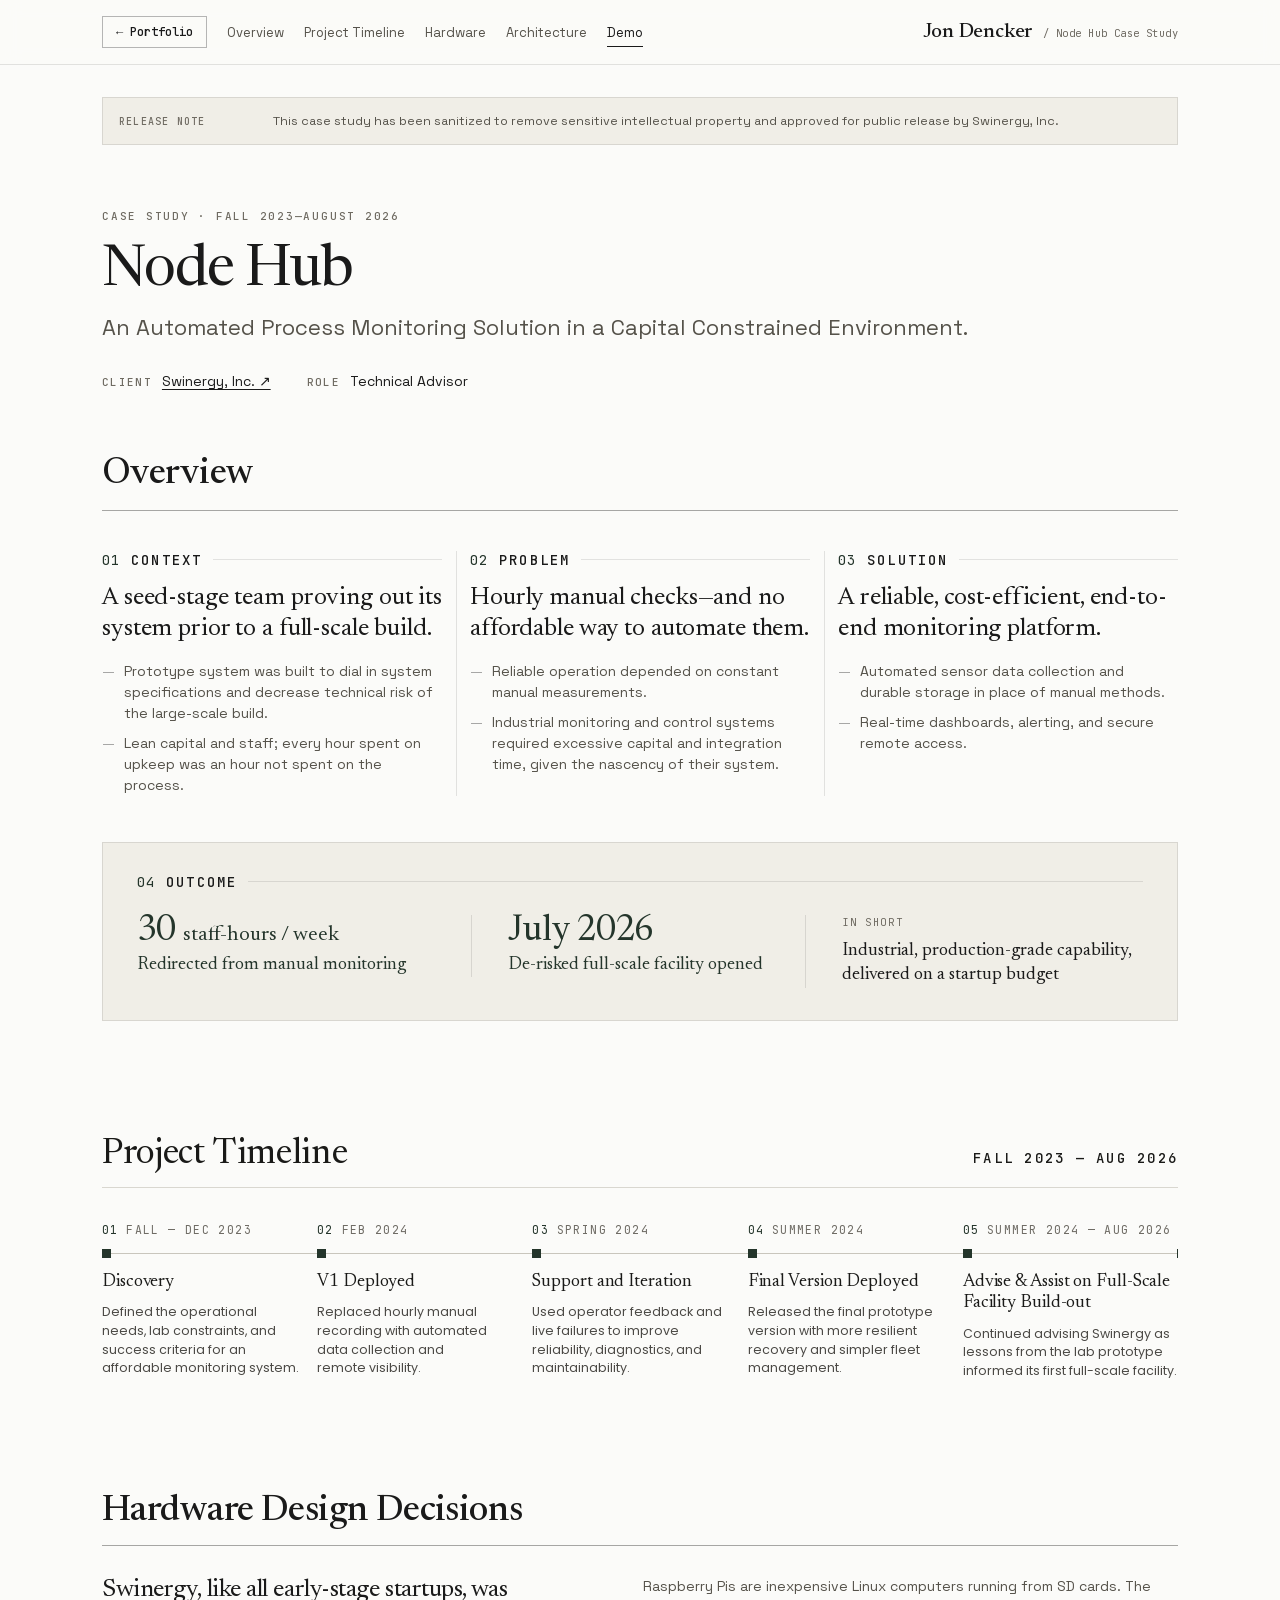
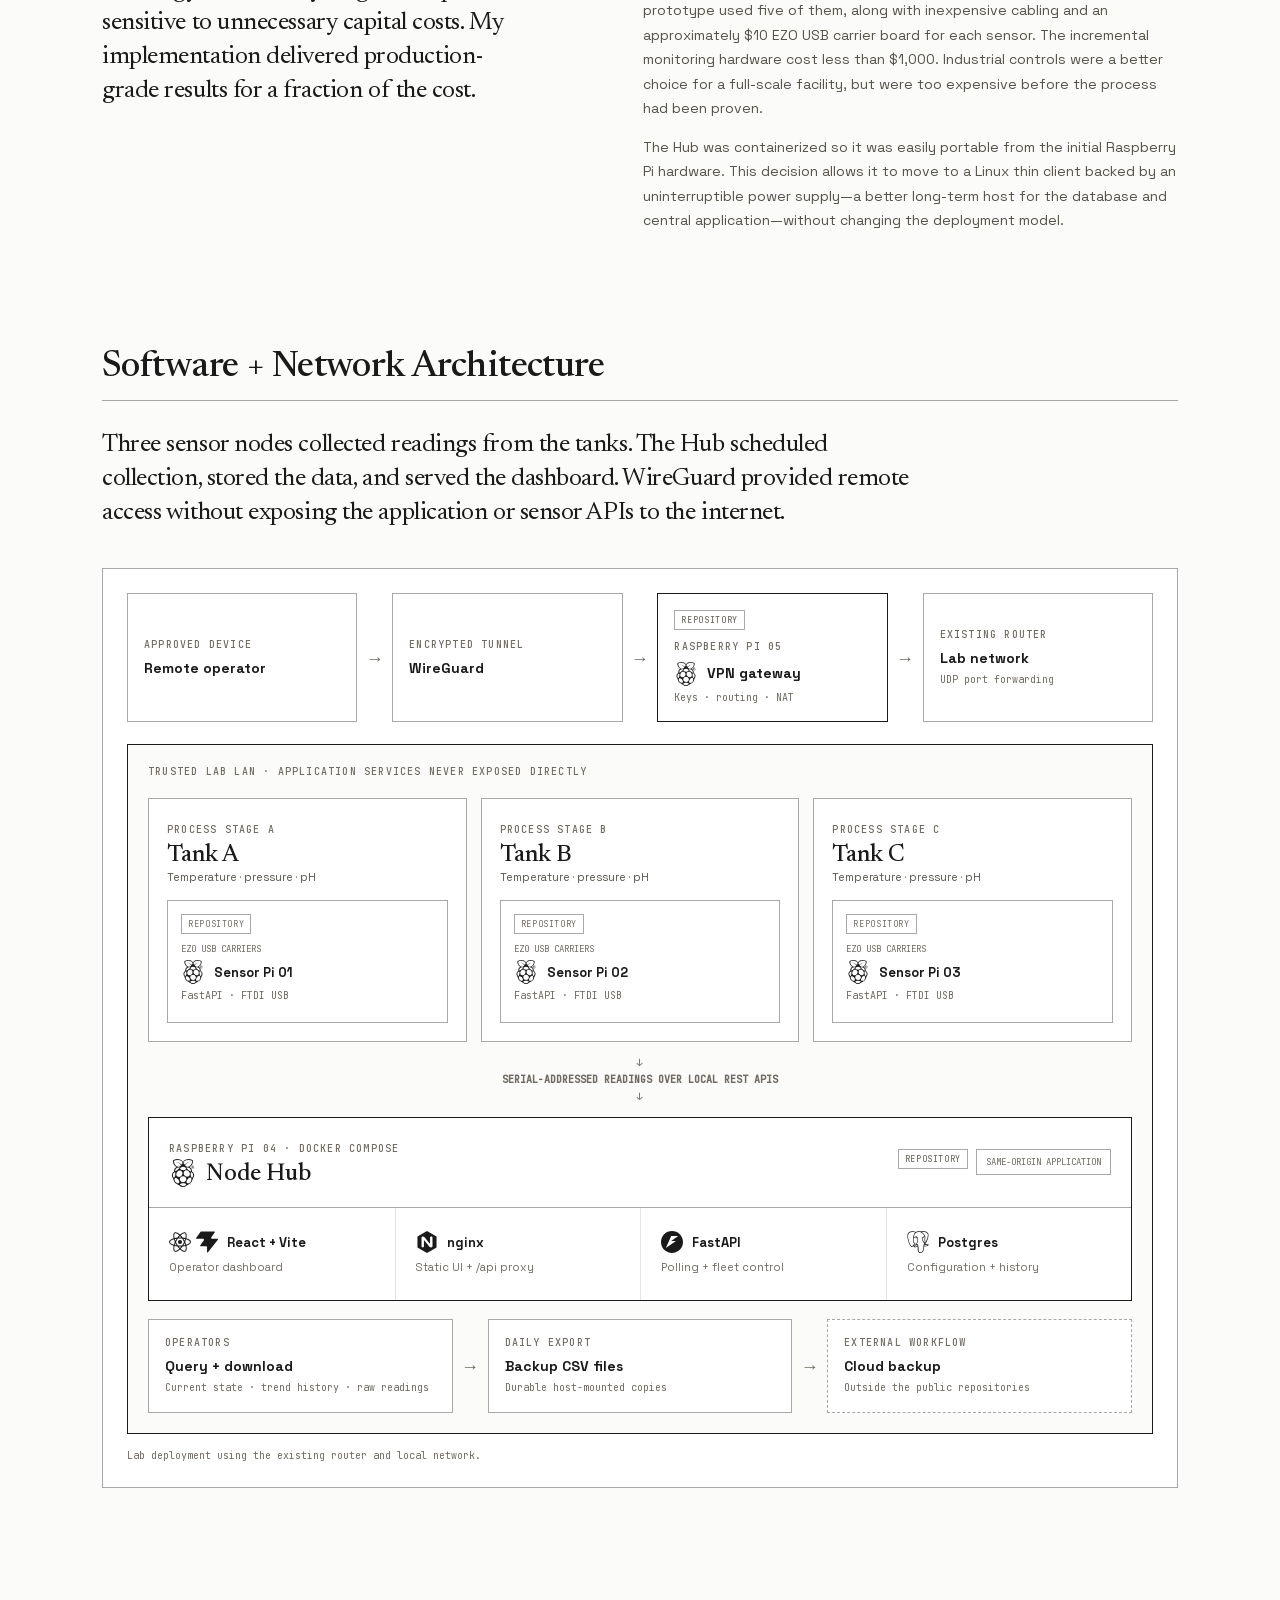
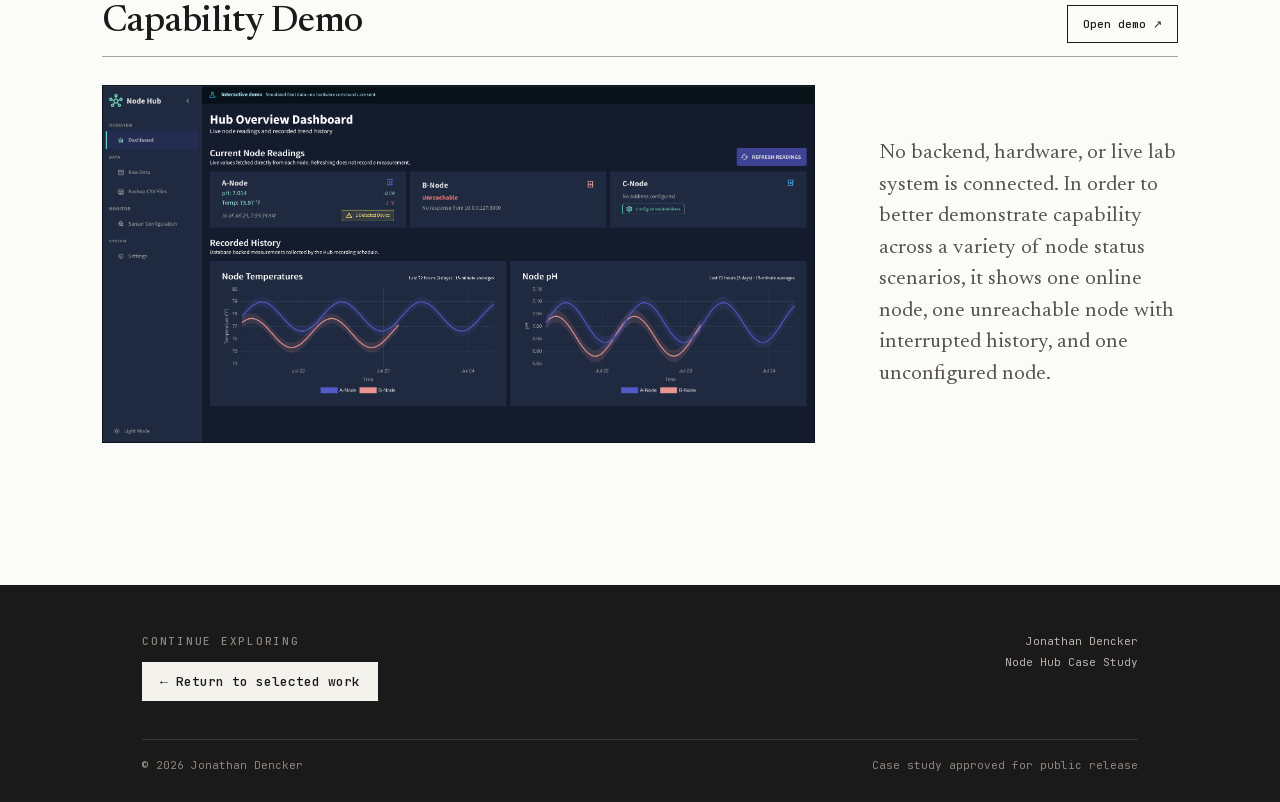
==== commit a7da2e11: "fix: re-align text with most recent resume; clean up wording" ====
--- a/case-studies/node-hub/index.html
+++ b/case-studies/node-hub/index.html
@@ -91,8 +91,8 @@
             </div>
             <p class="overview-lede">Hourly manual checks—and no affordable way to automate them.</p>
             <ul class="overview-list">
-              <li>Reliable operation depended on someone walking the line, around the clock.</li>
-              <li>Industrial monitoring and control stacks demanded capital and integration time the stage couldn’t carry.</li>
+              <li>Reliable operation depended on constant manual measurements.</li>
+              <li>Industrial monitoring and control systems required excessive capital and integration time, given the nascency of their system.</li>
             </ul>
           </article>
 
@@ -106,7 +106,7 @@
             </div>
             <p class="overview-lede">A reliable, cost-efficient, end-to-end monitoring platform.</p>
             <ul class="overview-list">
-              <li>Automated sensor collection and durable storage in place of the clipboard.</li>
+              <li>Automated sensor data collection and durable storage in place of manual methods.</li>
               <li>Real-time dashboards, alerting, and secure remote access.</li>
             </ul>
           </article>
@@ -129,7 +129,7 @@
             </div>
             <div class="overview-metric">
               <div class="overview-kicker">In short</div>
-              <p class="overview-summary">Industrial, production-grade capability, delivered on a startup budget.</p>
+              <p class="overview-summary">Industrial, production-grade capability, delivered on a startup budget</p>
             </div>
           </div>
         </article>
--- a/assets/css/styles.css
+++ b/assets/css/styles.css
@@ -334,6 +334,8 @@
   scroll-margin-top: 80px;   /* clears the sticky header on anchor jumps */
 }
 
+.section--nested { padding-bottom: 0; }
+
 .section-head {
   display: flex;
   align-items: baseline;
@@ -721,24 +723,6 @@
   line-height: 1.5;
 }
 
-/* Advisory & Consulting subsection */
-
-.advisory { margin-top: 30px; }
-
-.advisory h3 {
-  margin: 0;
-  padding-bottom: 12px;
-  border-bottom: 1px solid var(--line-strong);
-  font: 500 11px 'JetBrains Mono', monospace;
-  letter-spacing: .12em;
-  text-transform: uppercase;
-  color: var(--faint);
-}
-
-.advisory .row { padding: 14px 0; }
-
-.advisory .row-title { font-size: 15px; }
-
 /* Education degree blocks */
 
 .degree { margin-top: 10px; }
